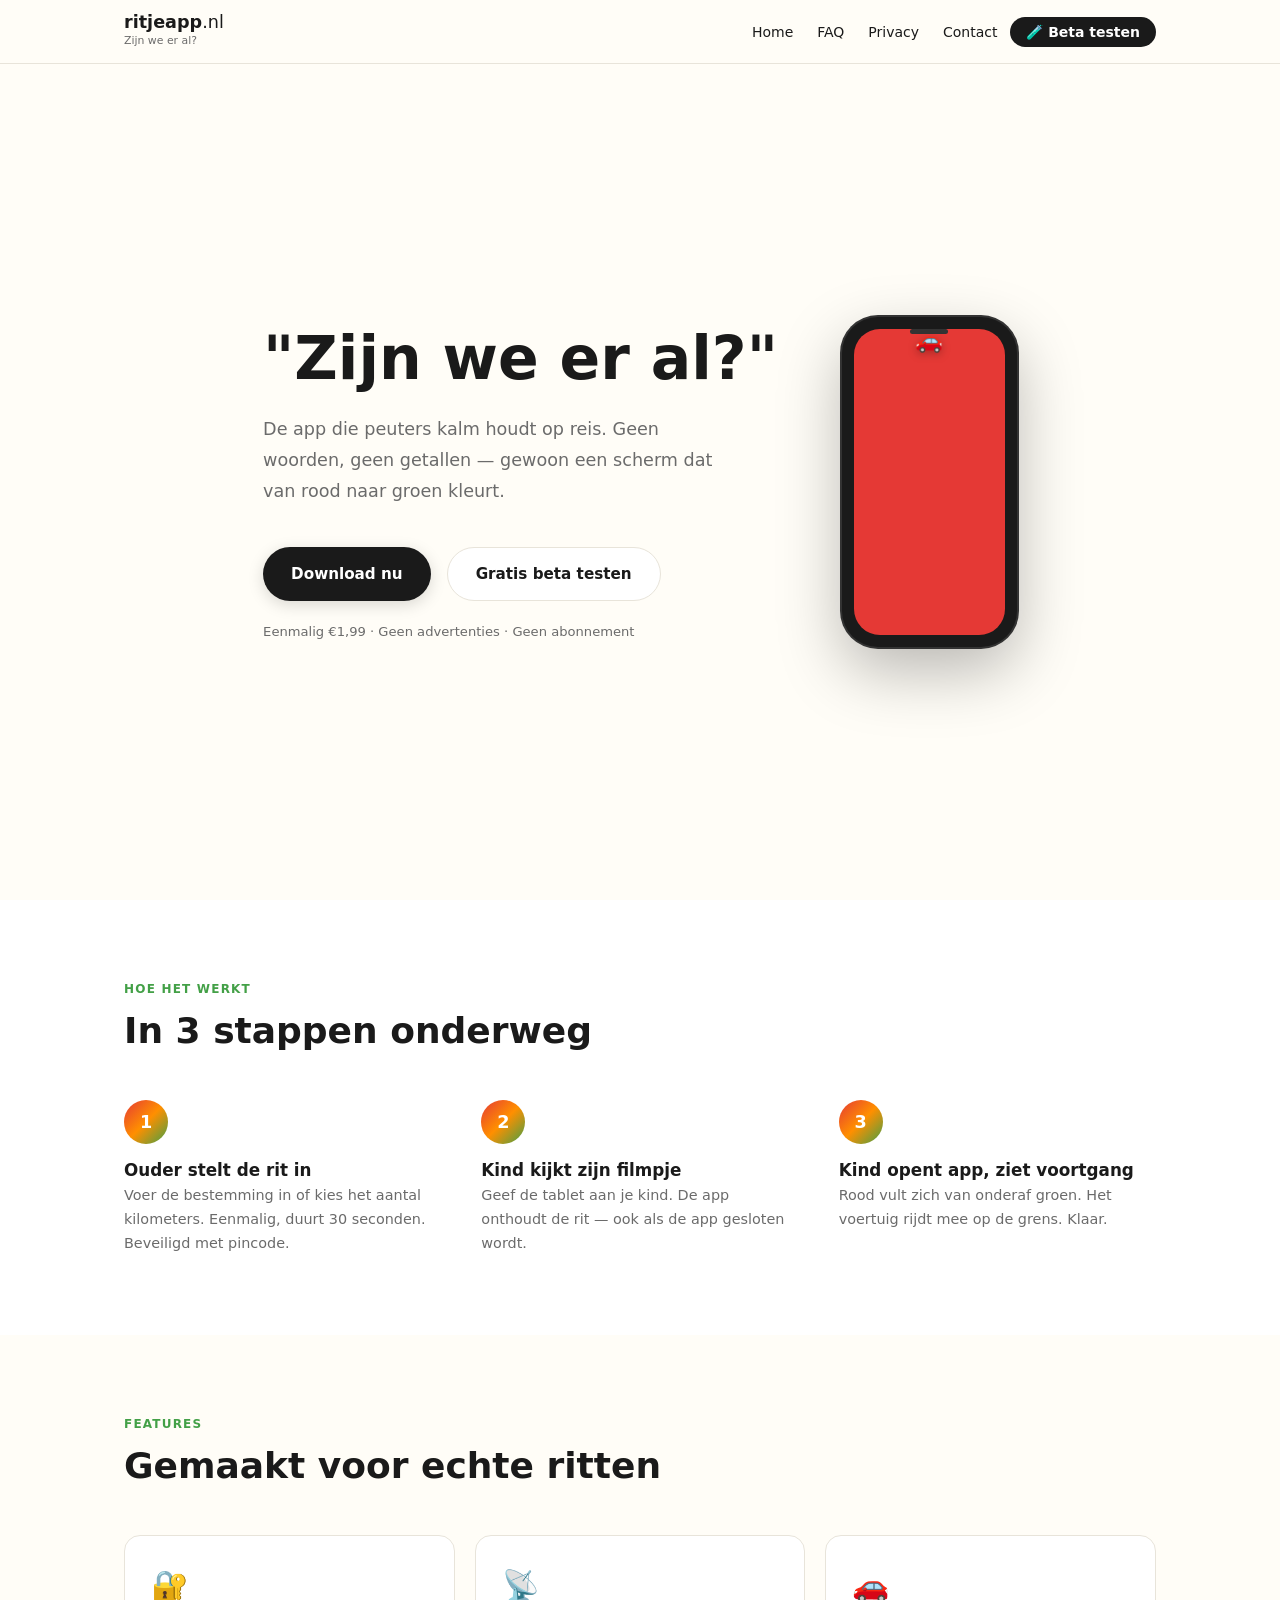
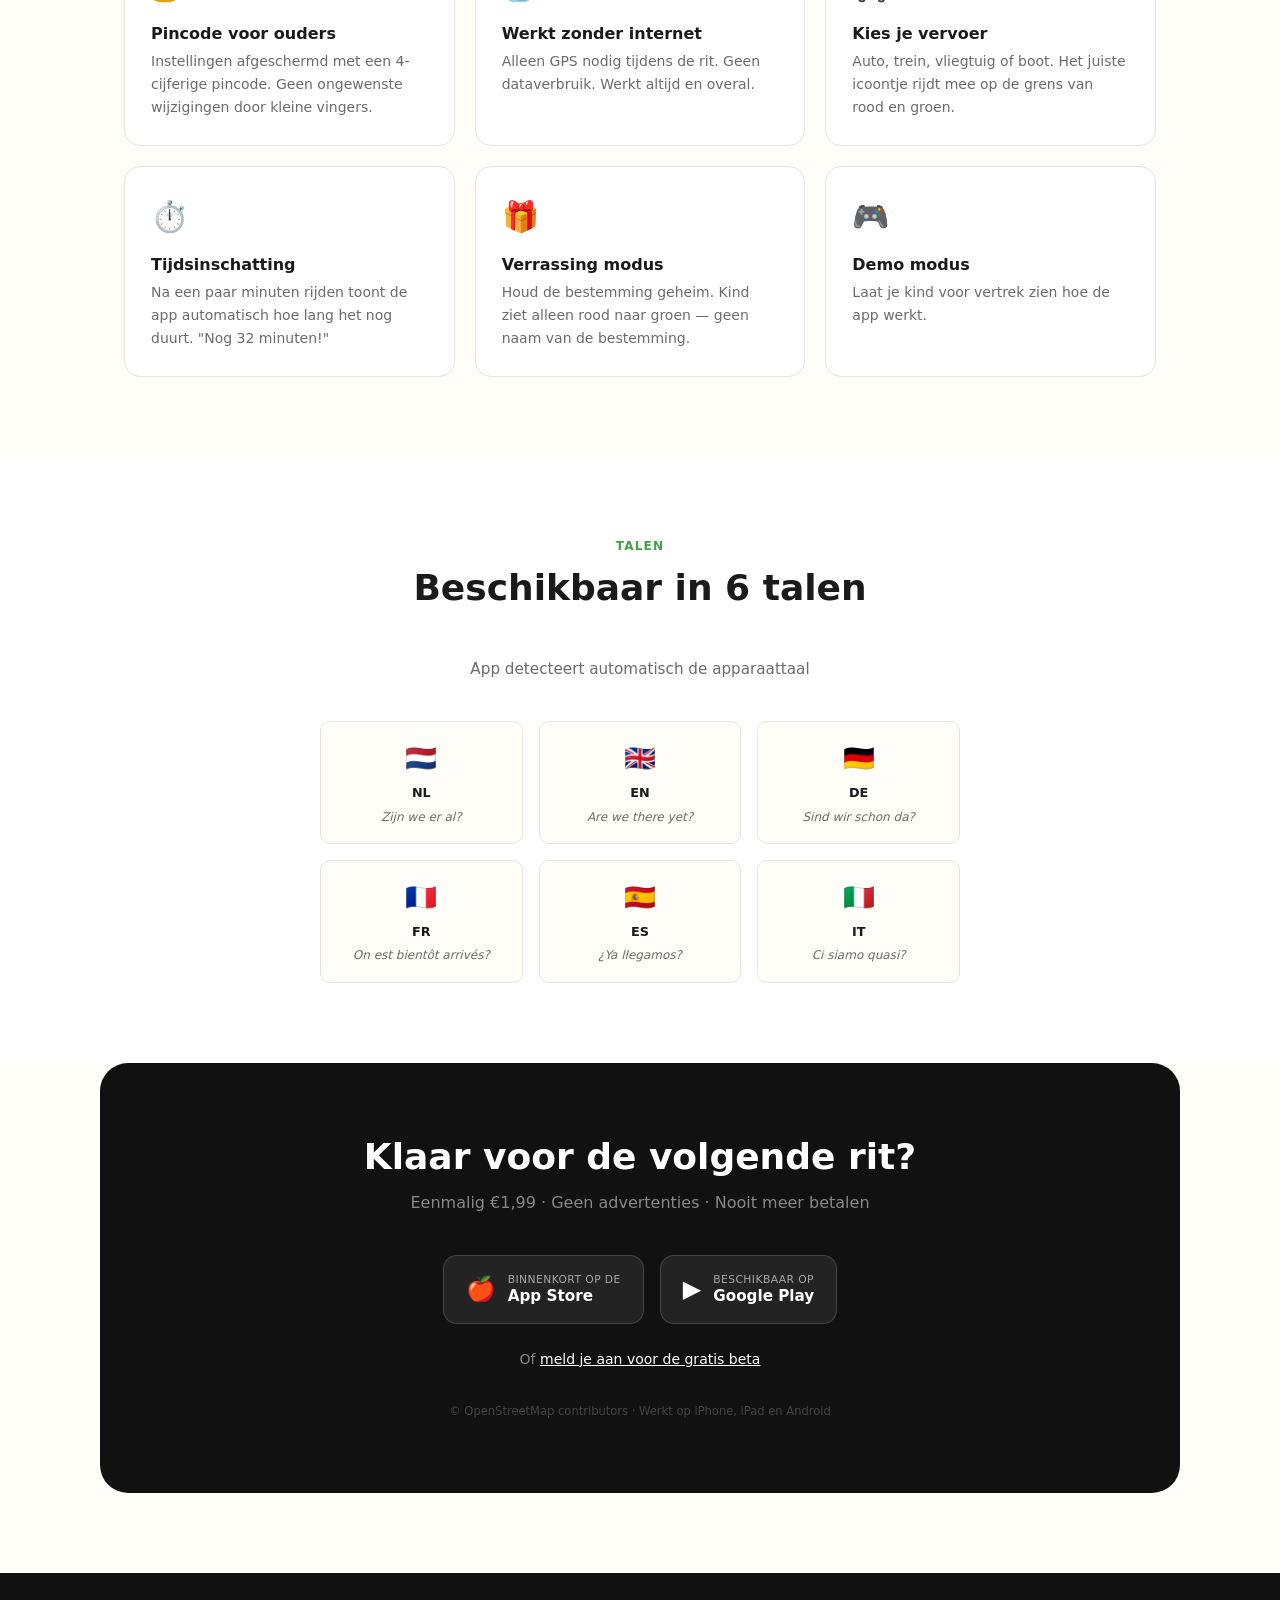
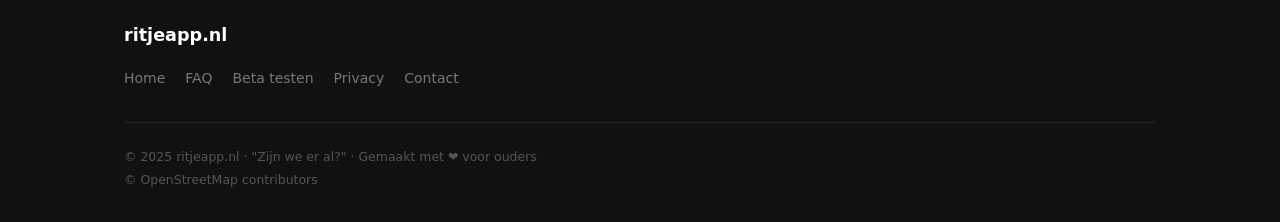
==== index.html @ ab2a881f "Build complete website with all pages Co-Authored-By: Claude Sonnet 4.6 <noreply@anthropic.com>" ====
<!DOCTYPE html>
<html lang="nl">
<head>
  <meta charset="UTF-8" />
  <meta name="viewport" content="width=device-width, initial-scale=1.0" />
  <title>"Zijn we er al?" — De reisapp voor peuters | ritjeapp.nl</title>
  <meta name="description" content='"Zijn we er al?" is een app voor peuters in de auto. Het scherm kleurt van rood naar groen naarmate de bestemming dichterbij komt. Eenmalig €1,99.' />
  <link rel="canonical" href="https://www.ritjeapp.nl/" />
  <meta property="og:title" content='"Zijn we er al?" — De reisapp voor peuters' />
  <meta property="og:description" content='Het scherm kleurt van rood naar groen naarmate de bestemming dichterbij komt. Eenmalig €1,99.' />
  <meta property="og:url" content="https://www.ritjeapp.nl/" />
  <meta property="og:type" content="website" />
  <link rel="stylesheet" href="styles.css" />
  <script type="application/ld+json">
  {"@context":"https://schema.org","@graph":[
    {"@type":"MobileApplication","name":"Zijn we er al?","description":"De reisapp voor peuters. Het scherm kleurt van rood naar groen naarmate de bestemming dichterbij komt.","offers":{"@type":"Offer","price":"1.99","priceCurrency":"EUR"},"availableLanguage":["nl","en","de","fr","es","it"],"operatingSystem":"iOS, Android","applicationCategory":"TravelApplication"},
    {"@type":"WebSite","name":"ritjeapp.nl","url":"https://www.ritjeapp.nl"}
  ]}
  </script>
</head>
<body>

<nav>
  <div class="nav-inner">
    <a href="index.html" class="nav-logo">
      <span class="logo-main">ritjeapp<span>.nl</span></span>
      <span class="logo-sub">Zijn we er al?</span>
    </a>
    <button class="nav-hamburger" id="hamburger" aria-label="Menu">
      <span></span><span></span><span></span>
    </button>
    <ul class="nav-links" id="nav-links">
      <li><a href="index.html">Home</a></li>
      <li><a href="faq.html">FAQ</a></li>
      <li><a href="privacy.html">Privacy</a></li>
      <li><a href="contact.html">Contact</a></li>
      <li><a href="beta.html" class="nav-cta">🧪 Beta testen</a></li>
    </ul>
  </div>
</nav>

<!-- HERO -->
<section class="hero">
  <div class="container">
    <div class="hero-inner">
      <div class="hero-content">
        <h1>"Zijn we er al?"</h1>
        <p class="hero-subline">De app die peuters kalm houdt op reis. Geen woorden, geen getallen — gewoon een scherm dat van rood naar groen kleurt.</p>
        <div class="hero-buttons">
          <a href="#download" class="btn-primary">Download nu</a>
          <a href="beta.html" class="btn-secondary">Gratis beta testen</a>
        </div>
        <p class="hero-meta">Eenmalig €1,99 · Geen advertenties · Geen abonnement</p>
      </div>
      <div class="phone-wrap">
        <div class="phone">
          <div class="phone-screen">
            <div class="phone-fill"></div>
            <div class="phone-car">🚗</div>
          </div>
        </div>
      </div>
    </div>
  </div>
</section>

<!-- HOW IT WORKS -->
<section class="how-section">
  <div class="container">
    <p class="section-label">Hoe het werkt</p>
    <h2 class="section-title">In 3 stappen onderweg</h2>
    <div class="steps">
      <div class="step">
        <div class="step-number">1</div>
        <div>
          <h3>Ouder stelt de rit in</h3>
          <p>Voer de bestemming in of kies het aantal kilometers. Eenmalig, duurt 30 seconden. Beveiligd met pincode.</p>
        </div>
      </div>
      <div class="step">
        <div class="step-number">2</div>
        <div>
          <h3>Kind kijkt zijn filmpje</h3>
          <p>Geef de tablet aan je kind. De app onthoudt de rit — ook als de app gesloten wordt.</p>
        </div>
      </div>
      <div class="step">
        <div class="step-number">3</div>
        <div>
          <h3>Kind opent app, ziet voortgang</h3>
          <p>Rood vult zich van onderaf groen. Het voertuig rijdt mee op de grens. Klaar.</p>
        </div>
      </div>
    </div>
  </div>
</section>

<!-- FEATURES -->
<section class="features-section">
  <div class="container">
    <p class="section-label">Features</p>
    <h2 class="section-title">Gemaakt voor echte ritten</h2>
    <div class="features-grid">
      <div class="feature-card">
        <span class="feature-icon">🔐</span>
        <h3>Pincode voor ouders</h3>
        <p>Instellingen afgeschermd met een 4-cijferige pincode. Geen ongewenste wijzigingen door kleine vingers.</p>
      </div>
      <div class="feature-card">
        <span class="feature-icon">📡</span>
        <h3>Werkt zonder internet</h3>
        <p>Alleen GPS nodig tijdens de rit. Geen dataverbruik. Werkt altijd en overal.</p>
      </div>
      <div class="feature-card">
        <span class="feature-icon">🚗</span>
        <h3>Kies je vervoer</h3>
        <p>Auto, trein, vliegtuig of boot. Het juiste icoontje rijdt mee op de grens van rood en groen.</p>
      </div>
      <div class="feature-card">
        <span class="feature-icon">⏱️</span>
        <h3>Tijdsinschatting</h3>
        <p>Na een paar minuten rijden toont de app automatisch hoe lang het nog duurt. "Nog 32 minuten!"</p>
      </div>
      <div class="feature-card">
        <span class="feature-icon">🎁</span>
        <h3>Verrassing modus</h3>
        <p>Houd de bestemming geheim. Kind ziet alleen rood naar groen — geen naam van de bestemming.</p>
      </div>
      <div class="feature-card">
        <span class="feature-icon">🎮</span>
        <h3>Demo modus</h3>
        <p>Laat je kind voor vertrek zien hoe de app werkt.</p>
      </div>
    </div>
  </div>
</section>

<!-- LANGUAGES -->
<section class="languages-section">
  <div class="container">
    <p class="section-label">Talen</p>
    <h2 class="section-title">Beschikbaar in 6 talen</h2>
    <p class="lang-subtitle">App detecteert automatisch de apparaattaal</p>
    <div class="lang-grid">
      <div class="lang-pill"><span class="flag">🇳🇱</span><span class="lang-code">NL</span><span class="lang-phrase">Zijn we er al?</span></div>
      <div class="lang-pill"><span class="flag">🇬🇧</span><span class="lang-code">EN</span><span class="lang-phrase">Are we there yet?</span></div>
      <div class="lang-pill"><span class="flag">🇩🇪</span><span class="lang-code">DE</span><span class="lang-phrase">Sind wir schon da?</span></div>
      <div class="lang-pill"><span class="flag">🇫🇷</span><span class="lang-code">FR</span><span class="lang-phrase">On est bientôt arrivés?</span></div>
      <div class="lang-pill"><span class="flag">🇪🇸</span><span class="lang-code">ES</span><span class="lang-phrase">¿Ya llegamos?</span></div>
      <div class="lang-pill"><span class="flag">🇮🇹</span><span class="lang-code">IT</span><span class="lang-phrase">Ci siamo quasi?</span></div>
    </div>
  </div>
</section>

<!-- DOWNLOAD -->
<div class="download-outer" id="download">
  <div class="download-section">
    <h2>Klaar voor de volgende rit?</h2>
    <p class="download-subtitle">Eenmalig €1,99 · Geen advertenties · Nooit meer betalen</p>
    <div class="store-buttons">
      <a href="#" class="store-btn">
        <span class="store-icon">🍎</span>
        <span class="store-text">
          <span class="store-label">Binnenkort op de</span>
          <span class="store-name">App Store</span>
        </span>
      </a>
      <a href="https://play.google.com/store/apps/details?id=com.zijnweereal.app" class="store-btn" target="_blank" rel="noopener">
        <span class="store-icon">▶️</span>
        <span class="store-text">
          <span class="store-label">Beschikbaar op</span>
          <span class="store-name">Google Play</span>
        </span>
      </a>
    </div>
    <p class="download-beta">Of <a href="beta.html">meld je aan voor de gratis beta</a></p>
    <p class="download-small">© OpenStreetMap contributors · Werkt op iPhone, iPad en Android</p>
  </div>
</div>

<footer>
  <div class="footer-inner">
    <div class="footer-logo">ritjeapp.nl</div>
    <ul class="footer-links">
      <li><a href="index.html">Home</a></li>
      <li><a href="faq.html">FAQ</a></li>
      <li><a href="beta.html">Beta testen</a></li>
      <li><a href="privacy.html">Privacy</a></li>
      <li><a href="contact.html">Contact</a></li>
    </ul>
    <div class="footer-copy">
      <span>© 2025 ritjeapp.nl · "Zijn we er al?" · Gemaakt met ❤️ voor ouders</span>
      <span>© OpenStreetMap contributors</span>
    </div>
  </div>
</footer>

<script src="script.js"></script>
</body>
</html>
---- styles.css ----
:root {
  --red: #E53935;
  --green: #43A047;
  --orange: #FF8F00;
  --bg: #FFFDF7;
  --white: #ffffff;
  --text: #1a1a1a;
  --text-light: #6b6b6b;
  --border: #e8e4da;
  --shadow: 0 2px 12px rgba(0,0,0,0.07);
  --shadow-lg: 0 8px 32px rgba(0,0,0,0.12);
  --radius: 16px;
  --radius-sm: 10px;
  --nav-height: 64px;
  --max-width: 1080px;
  --gradient: linear-gradient(135deg, #E53935 0%, #FF8F00 50%, #43A047 100%);
}

*, *::before, *::after { box-sizing: border-box; margin: 0; padding: 0; }
html { scroll-behavior: smooth; }

body {
  font-family: -apple-system, BlinkMacSystemFont, 'Segoe UI', system-ui, sans-serif;
  background: var(--bg);
  color: var(--text);
  line-height: 1.6;
  font-size: 16px;
}

h1, h2, h3 { line-height: 1.2; font-weight: 800; }
h1 { font-size: clamp(2.25rem, 5vw, 3.75rem); }
h2 { font-size: clamp(1.6rem, 3vw, 2.25rem); }
h3 { font-size: 1.1rem; }

a { color: var(--green); text-decoration: none; }
a:hover { text-decoration: underline; }

.container { max-width: var(--max-width); margin: 0 auto; padding: 0 1.5rem; }

/* ── NAVIGATION ── */
nav {
  position: sticky; top: 0; z-index: 100;
  background: rgba(255,253,247,0.96);
  backdrop-filter: blur(12px);
  border-bottom: 1px solid var(--border);
  height: var(--nav-height);
}

.nav-inner {
  max-width: var(--max-width); margin: 0 auto; padding: 0 1.5rem;
  height: 100%; display: flex; align-items: center;
  justify-content: space-between; gap: 1.5rem;
}

.nav-logo { text-decoration: none; }
.nav-logo .logo-main { font-size: 1.1rem; font-weight: 800; color: var(--text); display: block; line-height: 1.1; }
.nav-logo .logo-main span { font-weight: 400; }
.nav-logo .logo-sub { font-size: 0.68rem; color: var(--text-light); display: block; }

.nav-links { display: flex; align-items: center; gap: 0.1rem; list-style: none; }
.nav-links a { color: var(--text); font-size: 0.875rem; padding: 0.45rem 0.7rem; border-radius: var(--radius-sm); transition: background 0.15s; text-decoration: none; white-space: nowrap; }
.nav-links a:hover { background: var(--border); }
.nav-cta { background: var(--text) !important; color: var(--white) !important; padding: 0.45rem 1rem !important; border-radius: 20px !important; font-weight: 600 !important; }
.nav-cta:hover { opacity: 0.85; background: var(--text) !important; }

.nav-hamburger { display: none; flex-direction: column; gap: 5px; cursor: pointer; padding: 0.5rem; background: none; border: none; }
.nav-hamburger span { display: block; width: 22px; height: 2px; background: var(--text); border-radius: 2px; transition: all 0.2s; }

@media (max-width: 720px) {
  .nav-hamburger { display: flex; }
  .nav-links {
    display: none; position: absolute; top: var(--nav-height); left: 0; right: 0;
    background: var(--white); border-bottom: 1px solid var(--border);
    padding: 1rem 1.5rem; flex-direction: column; align-items: flex-start;
    gap: 0.15rem; box-shadow: var(--shadow);
  }
  .nav-links.open { display: flex; }
  .nav-links a { width: 100%; padding: 0.7rem 1rem; }
}

/* ── FOOTER ── */
footer { background: #111; color: #aaa; padding: 3rem 0 2rem; }
.footer-inner { max-width: var(--max-width); margin: 0 auto; padding: 0 1.5rem; }
.footer-logo { font-size: 1.1rem; font-weight: 800; color: var(--white); margin-bottom: 1rem; }
.footer-links { display: flex; flex-wrap: wrap; gap: 0.4rem 1.25rem; list-style: none; margin-bottom: 2rem; }
.footer-links a { color: #777; font-size: 0.875rem; text-decoration: none; transition: color 0.15s; }
.footer-links a:hover { color: var(--white); }
.footer-copy { font-size: 0.78rem; color: #555; border-top: 1px solid #222; padding-top: 1.5rem; display: flex; flex-direction: column; gap: 0.2rem; }

/* ── BUTTONS ── */
.btn-primary {
  background: var(--text); color: var(--white);
  padding: 0.875rem 1.75rem; border-radius: 50px;
  font-weight: 700; font-size: 0.95rem; text-decoration: none;
  display: inline-flex; align-items: center; gap: 0.5rem;
  transition: transform 0.15s, box-shadow 0.15s;
  box-shadow: 0 4px 16px rgba(0,0,0,0.15);
}
.btn-primary:hover { transform: translateY(-1px); box-shadow: 0 6px 24px rgba(0,0,0,0.2); text-decoration: none; color: var(--white); }

.btn-secondary {
  background: var(--white); color: var(--text);
  padding: 0.875rem 1.75rem; border-radius: 50px;
  font-weight: 600; font-size: 0.95rem; text-decoration: none;
  border: 1.5px solid var(--border); display: inline-flex; align-items: center;
  gap: 0.5rem; transition: border-color 0.15s;
}
.btn-secondary:hover { border-color: var(--text); text-decoration: none; color: var(--text); }

/* ── HERO ── */
.hero { min-height: calc(100vh - var(--nav-height)); display: flex; align-items: center; padding: 4rem 0; }

.hero-inner {
  display: grid; grid-template-columns: 1fr auto;
  gap: 4rem; align-items: center;
}

.hero-content h1 { margin-bottom: 1.25rem; }

.hero-subline {
  font-size: 1.1rem; color: var(--text-light);
  margin-bottom: 2.5rem; max-width: 480px; line-height: 1.75;
}

.hero-buttons { display: flex; gap: 1rem; flex-wrap: wrap; margin-bottom: 1.25rem; }
.hero-meta { font-size: 0.82rem; color: var(--text-light); }

/* Phone mockup */
.phone-wrap { display: flex; justify-content: center; }

.phone {
  width: 175px; height: 330px;
  background: #1a1a1a; border-radius: 36px; padding: 12px;
  box-shadow: 0 0 0 2px #333, 0 24px 64px rgba(0,0,0,0.28);
  position: relative;
}
.phone::before {
  content: ''; position: absolute; top: 12px; left: 50%;
  transform: translateX(-50%);
  width: 38px; height: 5px; background: #333; border-radius: 3px; z-index: 2;
}

.phone-screen {
  width: 100%; height: 100%; background: var(--red);
  border-radius: 26px; position: relative; overflow: hidden;
}

.phone-fill {
  position: absolute; bottom: 0; left: 0; right: 0;
  background: var(--green); border-radius: 3px 3px 0 0;
  animation: fillup 3.5s ease-in-out infinite alternate;
}

.phone-car {
  position: absolute; left: 50%;
  transform: translateX(-50%);
  font-size: 1.4rem; line-height: 1; z-index: 2;
  filter: drop-shadow(0 2px 4px rgba(0,0,0,0.25));
  animation: carMove 3.5s ease-in-out infinite alternate;
}

@keyframes fillup { 0% { height: 18%; } 100% { height: 72%; } }
@keyframes carMove { 0% { bottom: calc(18% - 18px); } 100% { bottom: calc(72% - 18px); } }

@media (max-width: 720px) {
  .hero-inner { grid-template-columns: 1fr; text-align: center; gap: 2.5rem; }
  .hero-subline { margin: 0 auto 2.5rem; }
  .hero-buttons { justify-content: center; }
  .phone-wrap { order: -1; }
  .phone { width: 130px; height: 245px; }
}

/* ── HOW IT WORKS ── */
.how-section { background: var(--white); padding: 5rem 0; }

.section-label {
  font-size: 0.75rem; font-weight: 700; letter-spacing: 0.1em;
  text-transform: uppercase; color: var(--green); margin-bottom: 0.6rem;
}
.section-title { margin-bottom: 3rem; }

.steps { display: grid; grid-template-columns: repeat(3, 1fr); gap: 2.5rem; }

.step { display: flex; flex-direction: column; gap: 1rem; }
.step-number {
  width: 44px; height: 44px; border-radius: 50%;
  background: var(--gradient); color: white;
  font-size: 1.1rem; font-weight: 800;
  display: flex; align-items: center; justify-content: center; flex-shrink: 0;
}
.step h3 { font-size: 1.05rem; margin-bottom: 0.25rem; }
.step p { color: var(--text-light); font-size: 0.9rem; line-height: 1.65; }

@media (max-width: 700px) { .steps { grid-template-columns: 1fr; gap: 2rem; } }

/* ── FEATURES ── */
.features-section { padding: 5rem 0; }
.features-grid { display: grid; grid-template-columns: repeat(3, 1fr); gap: 1.25rem; }

.feature-card {
  background: var(--white); border-radius: var(--radius);
  padding: 1.625rem; border: 1px solid var(--border);
  transition: box-shadow 0.2s, transform 0.2s;
}
.feature-card:hover { box-shadow: var(--shadow-lg); transform: translateY(-2px); }
.feature-icon { font-size: 1.875rem; margin-bottom: 0.875rem; display: block; }
.feature-card h3 { margin-bottom: 0.4rem; font-size: 1rem; }
.feature-card p { color: var(--text-light); font-size: 0.875rem; line-height: 1.65; }

@media (max-width: 880px) { .features-grid { grid-template-columns: repeat(2, 1fr); } }
@media (max-width: 560px) { .features-grid { grid-template-columns: 1fr; } }

/* ── LANGUAGES ── */
.languages-section { background: var(--white); padding: 5rem 0; text-align: center; }
.lang-subtitle { color: var(--text-light); margin-bottom: 2.5rem; font-size: 0.95rem; }

.lang-grid {
  display: grid; grid-template-columns: repeat(3, 1fr);
  gap: 1rem; max-width: 640px; margin: 0 auto;
}
.lang-pill {
  background: var(--bg); border: 1px solid var(--border);
  border-radius: var(--radius-sm); padding: 1rem 0.75rem;
  display: flex; flex-direction: column; align-items: center; gap: 0.25rem;
}
.lang-pill .flag { font-size: 1.6rem; }
.lang-pill .lang-code { font-weight: 700; font-size: 0.8rem; }
.lang-pill .lang-phrase { font-size: 0.75rem; color: var(--text-light); font-style: italic; text-align: center; }

@media (max-width: 540px) { .lang-grid { grid-template-columns: repeat(2, 1fr); } }

/* ── DOWNLOAD ── */
.download-outer { padding: 0 1.5rem 5rem; }
.download-section {
  background: #111; color: var(--white);
  border-radius: 28px; padding: 4.5rem 2rem; text-align: center;
  max-width: var(--max-width); margin: 0 auto;
}
.download-section h2 { color: var(--white); margin-bottom: 0.75rem; }
.download-subtitle { color: #888; margin-bottom: 2.5rem; font-size: 1rem; }

.store-buttons { display: flex; gap: 1rem; justify-content: center; flex-wrap: wrap; margin-bottom: 1.5rem; }
.store-btn {
  background: rgba(255,255,255,0.08); color: var(--white);
  border: 1px solid rgba(255,255,255,0.15); border-radius: 14px;
  padding: 0.875rem 1.375rem;
  display: flex; align-items: center; gap: 0.75rem;
  text-decoration: none; transition: background 0.2s; font-weight: 500;
}
.store-btn:hover { background: rgba(255,255,255,0.15); text-decoration: none; color: var(--white); }
.store-btn .store-icon { font-size: 1.5rem; }
.store-btn .store-text { display: flex; flex-direction: column; align-items: flex-start; line-height: 1.2; }
.store-btn .store-label { font-size: 0.67rem; opacity: 0.6; text-transform: uppercase; letter-spacing: 0.04em; }
.store-btn .store-name { font-size: 0.95rem; font-weight: 700; }

.download-beta { font-size: 0.875rem; color: #888; margin-bottom: 2rem; }
.download-beta a { color: var(--white); text-decoration: underline; }
.download-small { font-size: 0.72rem; color: #444; }

/* ── FAQ ── */
.page-hero { padding: 4rem 0 2.5rem; }
.page-hero h1 { margin-bottom: 0.75rem; }
.page-hero p { color: var(--text-light); font-size: 1rem; }

.faq-body { padding-bottom: 5rem; }
.faq-category-title {
  font-size: 0.72rem; font-weight: 700; text-transform: uppercase;
  letter-spacing: 0.1em; color: var(--green); padding: 2rem 0 0.75rem;
}

details {
  border: 1px solid var(--border); border-radius: var(--radius-sm);
  background: var(--white); margin-bottom: 0.5rem; overflow: hidden;
}
details[open] { box-shadow: var(--shadow); }

summary {
  padding: 1.125rem 1.375rem; cursor: pointer;
  font-weight: 600; font-size: 0.9rem; list-style: none;
  display: flex; justify-content: space-between; align-items: center;
  gap: 1rem; user-select: none;
}
summary::-webkit-details-marker { display: none; }
summary::after { content: '+'; font-size: 1.25rem; font-weight: 300; color: var(--text-light); flex-shrink: 0; transition: transform 0.2s; }
details[open] summary::after { transform: rotate(45deg); }

.faq-answer {
  padding: 0 1.375rem 1.125rem; color: var(--text-light);
  font-size: 0.875rem; line-height: 1.75;
  border-top: 1px solid var(--border); padding-top: 0.875rem;
}

.faq-contact {
  text-align: center; padding: 2.5rem;
  background: var(--white); border-radius: var(--radius);
  border: 1px solid var(--border); margin-top: 3rem;
  color: var(--text-light); font-size: 0.9rem;
}
.faq-contact a { font-weight: 700; color: var(--text); }

/* ── BETA ── */
.beta-hero { padding: 4rem 0 2.5rem; text-align: center; }

.badge {
  display: inline-block; background: #FFF8E1; color: #E65100;
  border: 1px solid #FFD54F; border-radius: 20px;
  padding: 0.3rem 0.9rem; font-size: 0.82rem; font-weight: 700; margin-bottom: 1.25rem;
}

.beta-layout {
  display: grid; grid-template-columns: 1fr 1fr;
  gap: 3.5rem; padding-bottom: 5rem; align-items: start;
}

.beta-form-wrap {
  background: var(--white); border-radius: var(--radius);
  padding: 2.25rem; border: 1px solid var(--border); box-shadow: var(--shadow);
}

.form-group { margin-bottom: 1.1rem; }
label { display: block; font-weight: 600; font-size: 0.85rem; margin-bottom: 0.35rem; }

input, select, textarea {
  width: 100%; padding: 0.7rem 0.9rem;
  border: 1.5px solid var(--border); border-radius: var(--radius-sm);
  font-size: 0.9rem; font-family: inherit; background: var(--bg);
  color: var(--text); transition: border-color 0.15s; appearance: none;
}
input:focus, select:focus { outline: none; border-color: var(--green); }

.device-buttons { display: flex; gap: 0.5rem; }
.device-btn {
  flex: 1; padding: 0.65rem 0.5rem;
  border: 1.5px solid var(--border); border-radius: var(--radius-sm);
  background: var(--bg); cursor: pointer; font-size: 0.85rem;
  font-family: inherit; font-weight: 500; text-align: center; transition: all 0.15s;
}
.device-btn.active { background: var(--text); color: var(--white); border-color: var(--text); }

.btn-submit {
  width: 100%; padding: 0.95rem; background: var(--gradient);
  color: var(--white); border: none; border-radius: 50px;
  font-size: 0.95rem; font-weight: 700; cursor: pointer;
  margin-top: 0.75rem; transition: opacity 0.2s, transform 0.15s; font-family: inherit;
}
.btn-submit:hover { opacity: 0.9; transform: translateY(-1px); }

.form-disclaimer { font-size: 0.78rem; color: var(--text-light); text-align: center; margin-top: 0.875rem; }

.beta-success { display: none; text-align: center; padding: 2.5rem 1rem; }
.success-icon { font-size: 3.5rem; margin-bottom: 1rem; display: block; }
.beta-success h2 { margin-bottom: 0.75rem; }
.beta-success p { color: var(--text-light); font-size: 0.95rem; }

.beta-benefits { display: flex; flex-direction: column; gap: 1.5rem; }
.benefit-item { display: flex; gap: 1rem; align-items: flex-start; }
.benefit-icon { font-size: 1.625rem; flex-shrink: 0; margin-top: 0.1rem; }
.benefit-item h3 { font-size: 0.95rem; margin-bottom: 0.2rem; }
.benefit-item p { font-size: 0.875rem; color: var(--text-light); line-height: 1.6; }

.beta-ask {
  margin-top: 2rem; padding: 1.125rem;
  background: var(--white); border-radius: var(--radius-sm);
  border: 1px solid var(--border); font-size: 0.875rem;
  color: var(--text-light); font-style: italic; line-height: 1.65;
}

@media (max-width: 720px) { .beta-layout { grid-template-columns: 1fr; gap: 2rem; } }

/* ── PRIVACY ── */
.privacy-hero { padding: 4rem 0 2rem; text-align: center; }

.lang-switcher {
  display: flex; gap: 0.5rem; justify-content: center;
  flex-wrap: wrap; margin: 1.5rem 0 2.5rem;
}
.lang-btn {
  padding: 0.4rem 0.875rem; border: 1.5px solid var(--border);
  border-radius: 20px; background: var(--white); cursor: pointer;
  font-size: 0.875rem; font-family: inherit; transition: all 0.15s;
  display: flex; align-items: center; gap: 0.35rem;
}
.lang-btn.active { background: var(--text); color: var(--white); border-color: var(--text); }

.privacy-content-section { display: none; max-width: 700px; margin: 0 auto; padding-bottom: 5rem; }
.privacy-content-section.active { display: block; }

.privacy-notice {
  background: #E8F5E9; border: 1px solid #A5D6A7; border-radius: var(--radius-sm);
  padding: 1.125rem 1.375rem; margin-bottom: 2.5rem;
  font-size: 0.9rem; color: #2E7D32; display: flex; gap: 0.625rem; align-items: flex-start;
}

.privacy-section { margin-bottom: 2rem; }
.privacy-section h3 { margin-bottom: 0.625rem; font-size: 1rem; }
.privacy-section p { color: var(--text-light); font-size: 0.9rem; line-height: 1.75; }
.privacy-section a { color: var(--green); }

.privacy-updated { font-size: 0.8rem; color: #aaa; margin-top: 2.5rem; }

/* ── CONTACT ── */
.contact-wrap {
  min-height: calc(100vh - var(--nav-height) - 180px);
  display: flex; align-items: center; justify-content: center; padding: 4rem 1.5rem;
}
.contact-card {
  background: var(--white); border-radius: var(--radius);
  padding: 3.5rem 3rem; text-align: center;
  border: 1px solid var(--border); box-shadow: var(--shadow);
  max-width: 440px; width: 100%;
}
.contact-icon { font-size: 2.75rem; margin-bottom: 1.375rem; display: block; }
.contact-card h1 { font-size: 1.875rem; margin-bottom: 0.875rem; }
.contact-card > p { color: var(--text-light); margin-bottom: 1.5rem; font-size: 0.95rem; }
.contact-email-btn {
  display: inline-block; background: var(--gradient); color: var(--white);
  padding: 0.875rem 2rem; border-radius: 50px; font-weight: 700;
  font-size: 0.95rem; text-decoration: none; margin-bottom: 1rem; transition: opacity 0.2s;
}
.contact-email-btn:hover { opacity: 0.88; text-decoration: none; color: var(--white); }
.contact-response { font-size: 0.82rem; color: var(--text-light); }
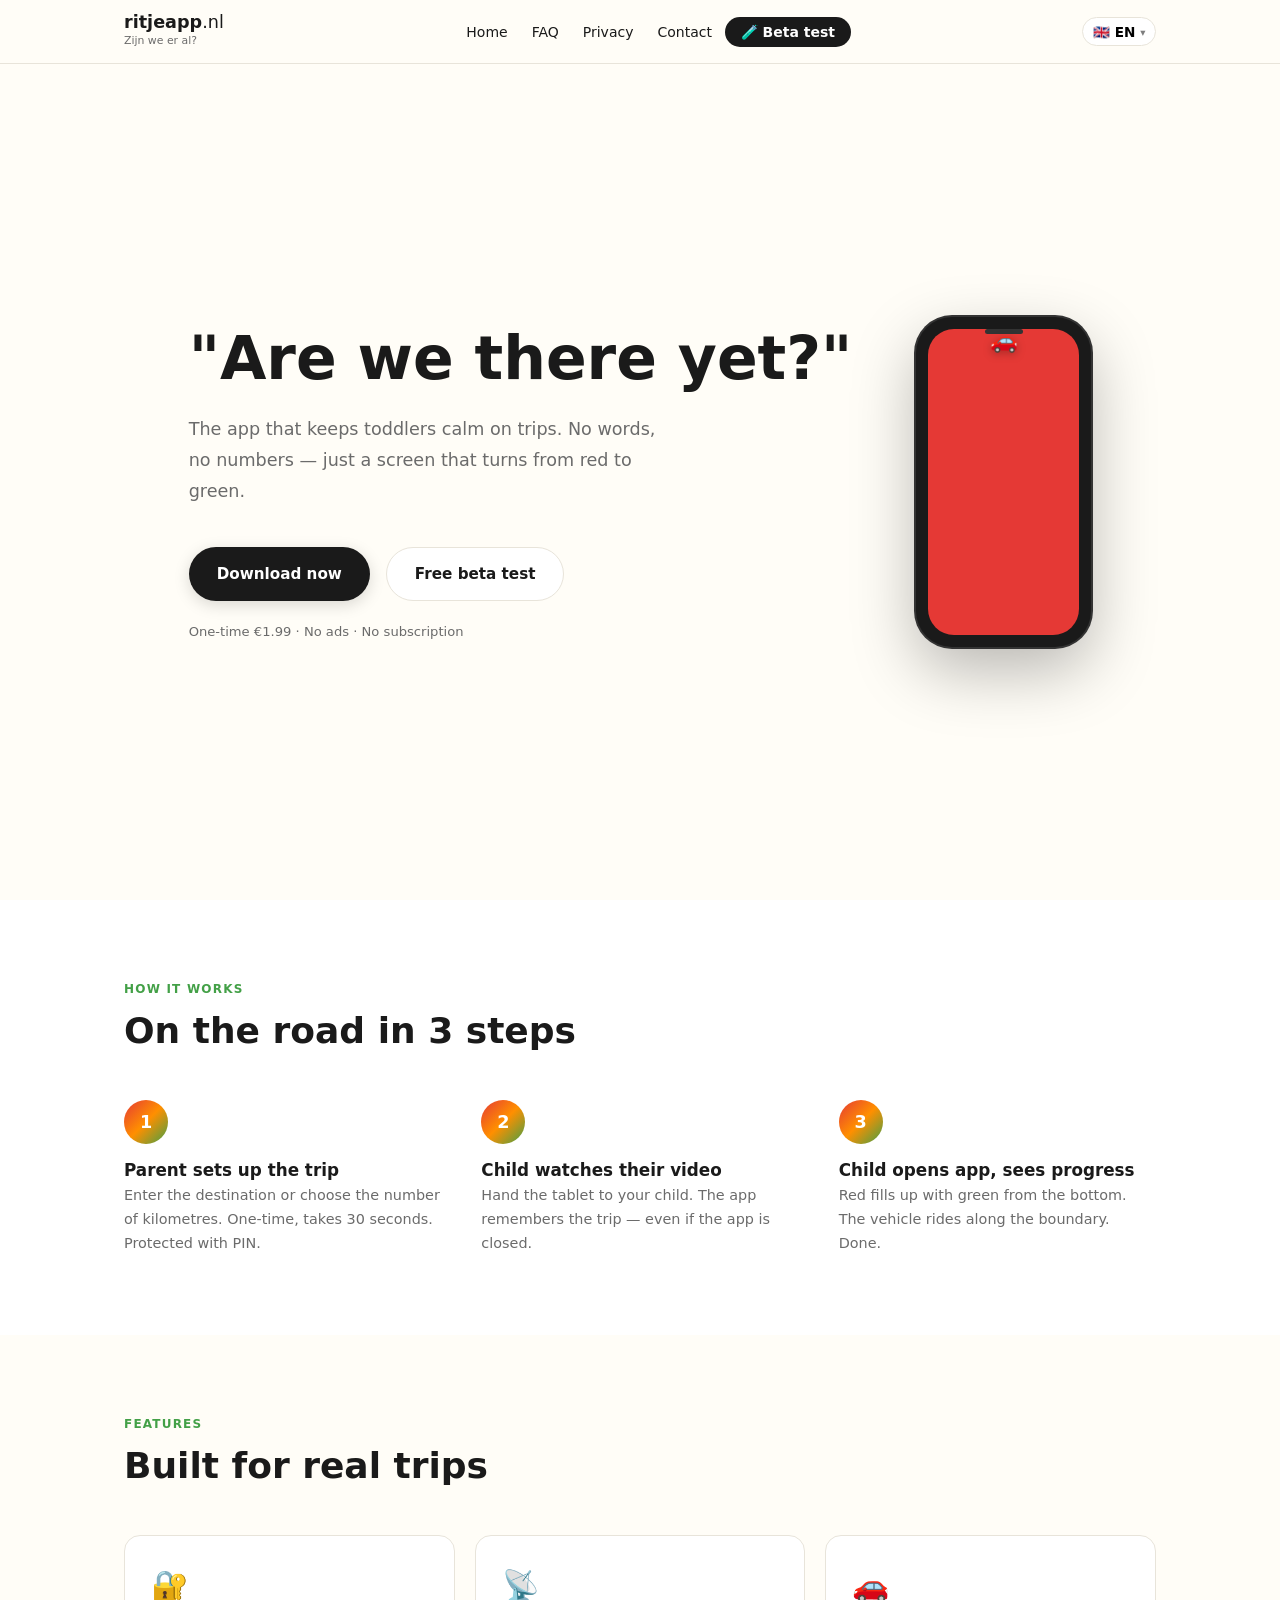
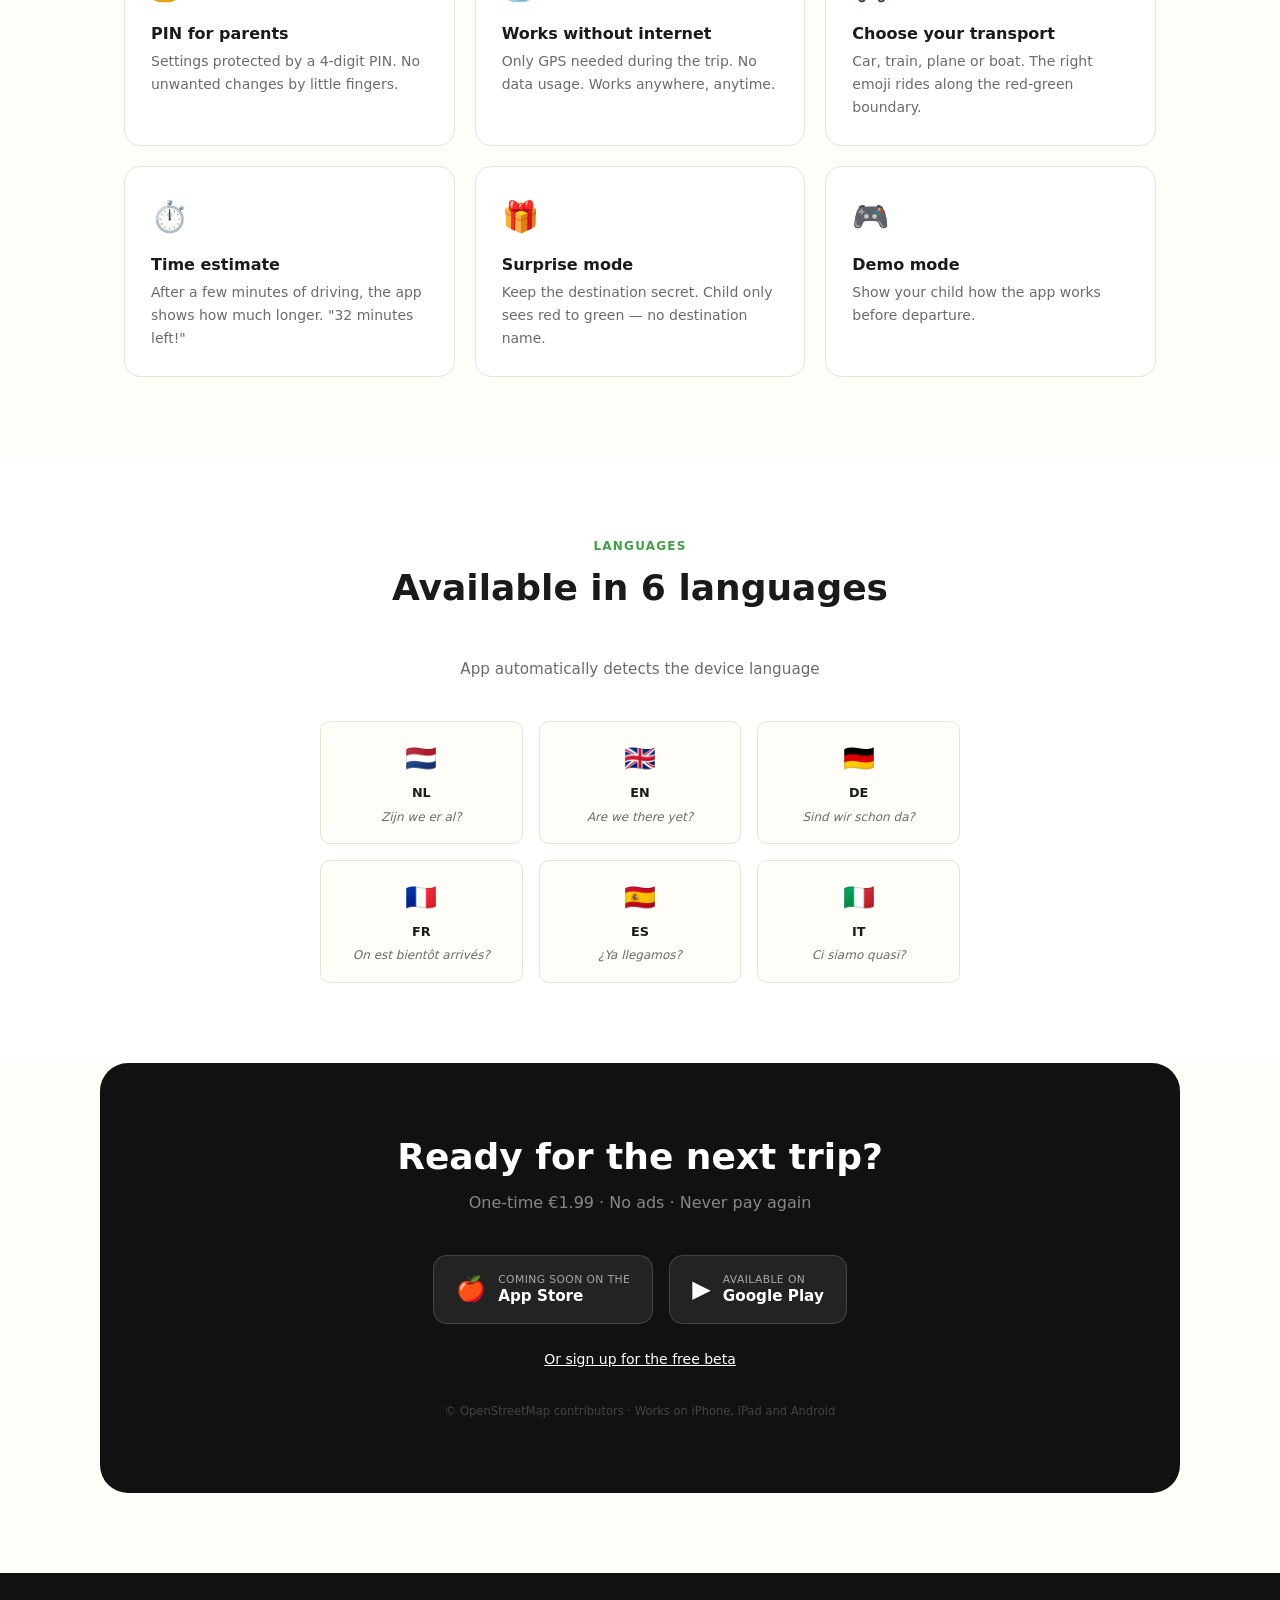
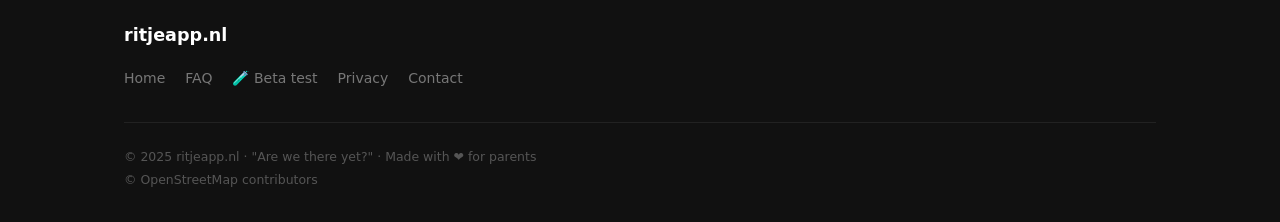
==== commit deef22c6: "Add full i18n: 6 languages, browser detection, nav language picker Co-Authored-By: Claude Sonnet 4.6" ====
--- a/index.html
+++ b/index.html
@@ -13,7 +13,7 @@
   <link rel="stylesheet" href="styles.css" />
   <script type="application/ld+json">
   {"@context":"https://schema.org","@graph":[
-    {"@type":"MobileApplication","name":"Zijn we er al?","description":"De reisapp voor peuters. Het scherm kleurt van rood naar groen naarmate de bestemming dichterbij komt.","offers":{"@type":"Offer","price":"1.99","priceCurrency":"EUR"},"availableLanguage":["nl","en","de","fr","es","it"],"operatingSystem":"iOS, Android","applicationCategory":"TravelApplication"},
+    {"@type":"MobileApplication","name":"Zijn we er al?","description":"De reisapp voor peuters.","offers":{"@type":"Offer","price":"1.99","priceCurrency":"EUR"},"availableLanguage":["nl","en","de","fr","es","it"],"operatingSystem":"iOS, Android","applicationCategory":"TravelApplication"},
     {"@type":"WebSite","name":"ritjeapp.nl","url":"https://www.ritjeapp.nl"}
   ]}
   </script>
@@ -26,31 +26,39 @@
       <span class="logo-main">ritjeapp<span>.nl</span></span>
       <span class="logo-sub">Zijn we er al?</span>
     </a>
-    <button class="nav-hamburger" id="hamburger" aria-label="Menu">
-      <span></span><span></span><span></span>
-    </button>
+    <button class="nav-hamburger" id="hamburger" aria-label="Menu"><span></span><span></span><span></span></button>
     <ul class="nav-links" id="nav-links">
-      <li><a href="index.html">Home</a></li>
-      <li><a href="faq.html">FAQ</a></li>
-      <li><a href="privacy.html">Privacy</a></li>
-      <li><a href="contact.html">Contact</a></li>
-      <li><a href="beta.html" class="nav-cta">🧪 Beta testen</a></li>
+      <li><a href="index.html" data-i18n="nav.home">Home</a></li>
+      <li><a href="faq.html" data-i18n="nav.faq">FAQ</a></li>
+      <li><a href="privacy.html" data-i18n="nav.privacy">Privacy</a></li>
+      <li><a href="contact.html" data-i18n="nav.contact">Contact</a></li>
+      <li><a href="beta.html" class="nav-cta" data-i18n="nav.beta">🧪 Beta testen</a></li>
     </ul>
+    <div id="lang-picker">
+      <button id="lp-toggle" aria-label="Language"><span id="lp-flag">🇳🇱</span> <span id="lp-code">NL</span> <span class="lp-arrow">▾</span></button>
+      <div id="lp-dropdown">
+        <button class="lp-btn active" data-lang="nl">🇳🇱 NL</button>
+        <button class="lp-btn" data-lang="en">🇬🇧 EN</button>
+        <button class="lp-btn" data-lang="de">🇩🇪 DE</button>
+        <button class="lp-btn" data-lang="fr">🇫🇷 FR</button>
+        <button class="lp-btn" data-lang="es">🇪🇸 ES</button>
+        <button class="lp-btn" data-lang="it">🇮🇹 IT</button>
+      </div>
+    </div>
   </div>
 </nav>
 
-<!-- HERO -->
 <section class="hero">
   <div class="container">
     <div class="hero-inner">
       <div class="hero-content">
-        <h1>"Zijn we er al?"</h1>
-        <p class="hero-subline">De app die peuters kalm houdt op reis. Geen woorden, geen getallen — gewoon een scherm dat van rood naar groen kleurt.</p>
+        <h1 data-i18n="hero.title">"Zijn we er al?"</h1>
+        <p class="hero-subline" data-i18n="hero.subline">De app die peuters kalm houdt op reis. Geen woorden, geen getallen — gewoon een scherm dat van rood naar groen kleurt.</p>
         <div class="hero-buttons">
-          <a href="#download" class="btn-primary">Download nu</a>
-          <a href="beta.html" class="btn-secondary">Gratis beta testen</a>
+          <a href="#download" class="btn-primary" data-i18n="hero.btn.download">Download nu</a>
+          <a href="beta.html" class="btn-secondary" data-i18n="hero.btn.beta">Gratis beta testen</a>
         </div>
-        <p class="hero-meta">Eenmalig €1,99 · Geen advertenties · Geen abonnement</p>
+        <p class="hero-meta" data-i18n="hero.meta">Eenmalig €1,99 · Geen advertenties · Geen abonnement</p>
       </div>
       <div class="phone-wrap">
         <div class="phone">
@@ -64,83 +72,38 @@
   </div>
 </section>
 
-<!-- HOW IT WORKS -->
 <section class="how-section">
   <div class="container">
-    <p class="section-label">Hoe het werkt</p>
-    <h2 class="section-title">In 3 stappen onderweg</h2>
+    <p class="section-label" data-i18n="how.label">Hoe het werkt</p>
+    <h2 class="section-title" data-i18n="how.title">In 3 stappen onderweg</h2>
     <div class="steps">
-      <div class="step">
-        <div class="step-number">1</div>
-        <div>
-          <h3>Ouder stelt de rit in</h3>
-          <p>Voer de bestemming in of kies het aantal kilometers. Eenmalig, duurt 30 seconden. Beveiligd met pincode.</p>
-        </div>
-      </div>
-      <div class="step">
-        <div class="step-number">2</div>
-        <div>
-          <h3>Kind kijkt zijn filmpje</h3>
-          <p>Geef de tablet aan je kind. De app onthoudt de rit — ook als de app gesloten wordt.</p>
-        </div>
-      </div>
-      <div class="step">
-        <div class="step-number">3</div>
-        <div>
-          <h3>Kind opent app, ziet voortgang</h3>
-          <p>Rood vult zich van onderaf groen. Het voertuig rijdt mee op de grens. Klaar.</p>
-        </div>
-      </div>
+      <div class="step"><div class="step-number">1</div><div><h3 data-i18n="how.step1.title">Ouder stelt de rit in</h3><p data-i18n="how.step1.text">Voer de bestemming in of kies het aantal kilometers. Eenmalig, duurt 30 seconden. Beveiligd met pincode.</p></div></div>
+      <div class="step"><div class="step-number">2</div><div><h3 data-i18n="how.step2.title">Kind kijkt zijn filmpje</h3><p data-i18n="how.step2.text">Geef de tablet aan je kind. De app onthoudt de rit — ook als de app gesloten wordt.</p></div></div>
+      <div class="step"><div class="step-number">3</div><div><h3 data-i18n="how.step3.title">Kind opent app, ziet voortgang</h3><p data-i18n="how.step3.text">Rood vult zich van onderaf groen. Het voertuig rijdt mee op de grens. Klaar.</p></div></div>
     </div>
   </div>
 </section>
 
-<!-- FEATURES -->
 <section class="features-section">
   <div class="container">
-    <p class="section-label">Features</p>
-    <h2 class="section-title">Gemaakt voor echte ritten</h2>
+    <p class="section-label" data-i18n="features.label">Features</p>
+    <h2 class="section-title" data-i18n="features.title">Gemaakt voor echte ritten</h2>
     <div class="features-grid">
-      <div class="feature-card">
-        <span class="feature-icon">🔐</span>
-        <h3>Pincode voor ouders</h3>
-        <p>Instellingen afgeschermd met een 4-cijferige pincode. Geen ongewenste wijzigingen door kleine vingers.</p>
-      </div>
-      <div class="feature-card">
-        <span class="feature-icon">📡</span>
-        <h3>Werkt zonder internet</h3>
-        <p>Alleen GPS nodig tijdens de rit. Geen dataverbruik. Werkt altijd en overal.</p>
-      </div>
-      <div class="feature-card">
-        <span class="feature-icon">🚗</span>
-        <h3>Kies je vervoer</h3>
-        <p>Auto, trein, vliegtuig of boot. Het juiste icoontje rijdt mee op de grens van rood en groen.</p>
-      </div>
-      <div class="feature-card">
-        <span class="feature-icon">⏱️</span>
-        <h3>Tijdsinschatting</h3>
-        <p>Na een paar minuten rijden toont de app automatisch hoe lang het nog duurt. "Nog 32 minuten!"</p>
-      </div>
-      <div class="feature-card">
-        <span class="feature-icon">🎁</span>
-        <h3>Verrassing modus</h3>
-        <p>Houd de bestemming geheim. Kind ziet alleen rood naar groen — geen naam van de bestemming.</p>
-      </div>
-      <div class="feature-card">
-        <span class="feature-icon">🎮</span>
-        <h3>Demo modus</h3>
-        <p>Laat je kind voor vertrek zien hoe de app werkt.</p>
-      </div>
+      <div class="feature-card"><span class="feature-icon">🔐</span><h3 data-i18n="f1.title">Pincode voor ouders</h3><p data-i18n="f1.text">Instellingen afgeschermd met een 4-cijferige pincode. Geen ongewenste wijzigingen door kleine vingers.</p></div>
+      <div class="feature-card"><span class="feature-icon">📡</span><h3 data-i18n="f2.title">Werkt zonder internet</h3><p data-i18n="f2.text">Alleen GPS nodig tijdens de rit. Geen dataverbruik. Werkt altijd en overal.</p></div>
+      <div class="feature-card"><span class="feature-icon">🚗</span><h3 data-i18n="f3.title">Kies je vervoer</h3><p data-i18n="f3.text">Auto, trein, vliegtuig of boot. Het juiste icoontje rijdt mee op de grens van rood en groen.</p></div>
+      <div class="feature-card"><span class="feature-icon">⏱️</span><h3 data-i18n="f4.title">Tijdsinschatting</h3><p data-i18n="f4.text">Na een paar minuten rijden toont de app automatisch hoe lang het nog duurt. "Nog 32 minuten!"</p></div>
+      <div class="feature-card"><span class="feature-icon">🎁</span><h3 data-i18n="f5.title">Verrassing modus</h3><p data-i18n="f5.text">Houd de bestemming geheim. Kind ziet alleen rood naar groen — geen naam van de bestemming.</p></div>
+      <div class="feature-card"><span class="feature-icon">🎮</span><h3 data-i18n="f6.title">Demo modus</h3><p data-i18n="f6.text">Laat je kind voor vertrek zien hoe de app werkt.</p></div>
     </div>
   </div>
 </section>
 
-<!-- LANGUAGES -->
 <section class="languages-section">
   <div class="container">
-    <p class="section-label">Talen</p>
-    <h2 class="section-title">Beschikbaar in 6 talen</h2>
-    <p class="lang-subtitle">App detecteert automatisch de apparaattaal</p>
+    <p class="section-label" data-i18n="lang.label">Talen</p>
+    <h2 class="section-title" data-i18n="lang.title">Beschikbaar in 6 talen</h2>
+    <p class="lang-subtitle" data-i18n="lang.subtitle">App detecteert automatisch de apparaattaal</p>
     <div class="lang-grid">
       <div class="lang-pill"><span class="flag">🇳🇱</span><span class="lang-code">NL</span><span class="lang-phrase">Zijn we er al?</span></div>
       <div class="lang-pill"><span class="flag">🇬🇧</span><span class="lang-code">EN</span><span class="lang-phrase">Are we there yet?</span></div>
@@ -152,29 +115,22 @@
   </div>
 </section>
 
-<!-- DOWNLOAD -->
 <div class="download-outer" id="download">
   <div class="download-section">
-    <h2>Klaar voor de volgende rit?</h2>
-    <p class="download-subtitle">Eenmalig €1,99 · Geen advertenties · Nooit meer betalen</p>
+    <h2 data-i18n="dl.title">Klaar voor de volgende rit?</h2>
+    <p class="download-subtitle" data-i18n="dl.subtitle">Eenmalig €1,99 · Geen advertenties · Nooit meer betalen</p>
     <div class="store-buttons">
       <a href="#" class="store-btn">
         <span class="store-icon">🍎</span>
-        <span class="store-text">
-          <span class="store-label">Binnenkort op de</span>
-          <span class="store-name">App Store</span>
-        </span>
+        <span class="store-text"><span class="store-label" data-i18n="dl.apple.label">Binnenkort op de</span><span class="store-name" data-i18n="dl.apple.name">App Store</span></span>
       </a>
       <a href="https://play.google.com/store/apps/details?id=com.zijnweereal.app" class="store-btn" target="_blank" rel="noopener">
         <span class="store-icon">▶️</span>
-        <span class="store-text">
-          <span class="store-label">Beschikbaar op</span>
-          <span class="store-name">Google Play</span>
-        </span>
+        <span class="store-text"><span class="store-label" data-i18n="dl.play.label">Beschikbaar op</span><span class="store-name" data-i18n="dl.play.name">Google Play</span></span>
       </a>
     </div>
-    <p class="download-beta">Of <a href="beta.html">meld je aan voor de gratis beta</a></p>
-    <p class="download-small">© OpenStreetMap contributors · Werkt op iPhone, iPad en Android</p>
+    <p class="download-beta"><a href="beta.html" data-i18n="dl.beta">Of meld je aan voor de gratis beta</a></p>
+    <p class="download-small" data-i18n="dl.small">© OpenStreetMap contributors · Werkt op iPhone, iPad en Android</p>
   </div>
 </div>
 
@@ -182,19 +138,20 @@
   <div class="footer-inner">
     <div class="footer-logo">ritjeapp.nl</div>
     <ul class="footer-links">
-      <li><a href="index.html">Home</a></li>
-      <li><a href="faq.html">FAQ</a></li>
-      <li><a href="beta.html">Beta testen</a></li>
-      <li><a href="privacy.html">Privacy</a></li>
-      <li><a href="contact.html">Contact</a></li>
+      <li><a href="index.html" data-i18n="nav.home">Home</a></li>
+      <li><a href="faq.html" data-i18n="nav.faq">FAQ</a></li>
+      <li><a href="beta.html" data-i18n="nav.beta">🧪 Beta testen</a></li>
+      <li><a href="privacy.html" data-i18n="nav.privacy">Privacy</a></li>
+      <li><a href="contact.html" data-i18n="nav.contact">Contact</a></li>
     </ul>
     <div class="footer-copy">
-      <span>© 2025 ritjeapp.nl · "Zijn we er al?" · Gemaakt met ❤️ voor ouders</span>
+      <span data-i18n="footer.copy">© 2025 ritjeapp.nl · "Zijn we er al?" · Gemaakt met ❤️ voor ouders</span>
       <span>© OpenStreetMap contributors</span>
     </div>
   </div>
 </footer>
 
+<script src="translations.js"></script>
 <script src="script.js"></script>
 </body>
 </html>
--- a/styles.css
+++ b/styles.css
@@ -398,6 +398,34 @@
 
 .privacy-updated { font-size: 0.8rem; color: #aaa; margin-top: 2.5rem; }
 
+/* ── LANG PICKER ── */
+#lang-picker { position: relative; }
+#lp-toggle {
+  display: flex; align-items: center; gap: 0.3rem;
+  padding: 0.35rem 0.6rem; border: 1.5px solid var(--border);
+  border-radius: 20px; background: var(--white); cursor: pointer;
+  font-size: 0.85rem; font-family: inherit; font-weight: 600;
+  transition: border-color 0.15s;
+}
+#lp-toggle:hover { border-color: var(--text); }
+.lp-arrow { font-size: 0.65rem; opacity: 0.5; }
+#lp-dropdown {
+  display: none; position: absolute; top: calc(100% + 8px); right: 0;
+  background: var(--white); border: 1px solid var(--border);
+  border-radius: var(--radius-sm); box-shadow: var(--shadow-lg);
+  padding: 0.4rem; z-index: 200; min-width: 90px;
+}
+#lp-dropdown.open { display: block; }
+.lp-btn {
+  display: flex; align-items: center; gap: 0.4rem;
+  width: 100%; padding: 0.45rem 0.7rem; border: none;
+  background: none; cursor: pointer; font-size: 0.85rem;
+  font-family: inherit; border-radius: 6px; white-space: nowrap;
+  transition: background 0.12s;
+}
+.lp-btn:hover { background: var(--bg); }
+.lp-btn.active { font-weight: 700; }
+
 /* ── CONTACT ── */
 .contact-wrap {
   min-height: calc(100vh - var(--nav-height) - 180px);
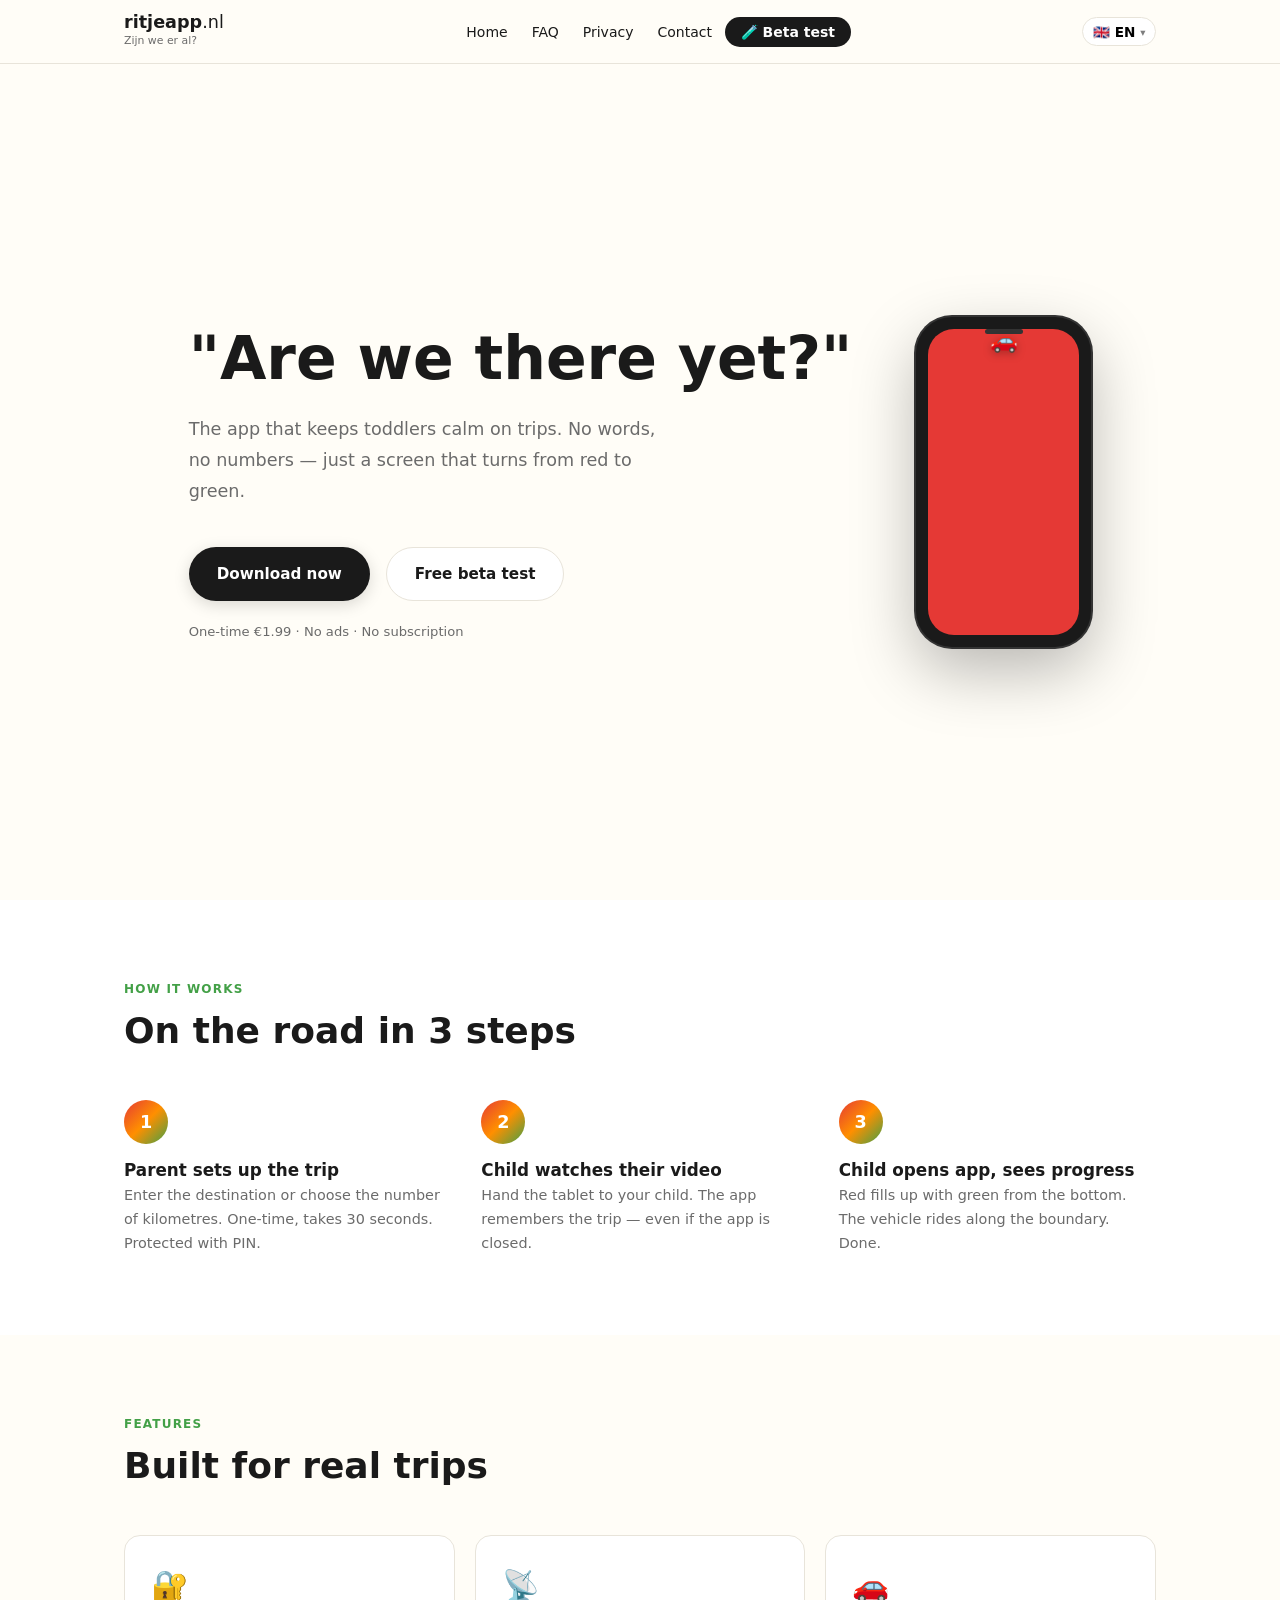
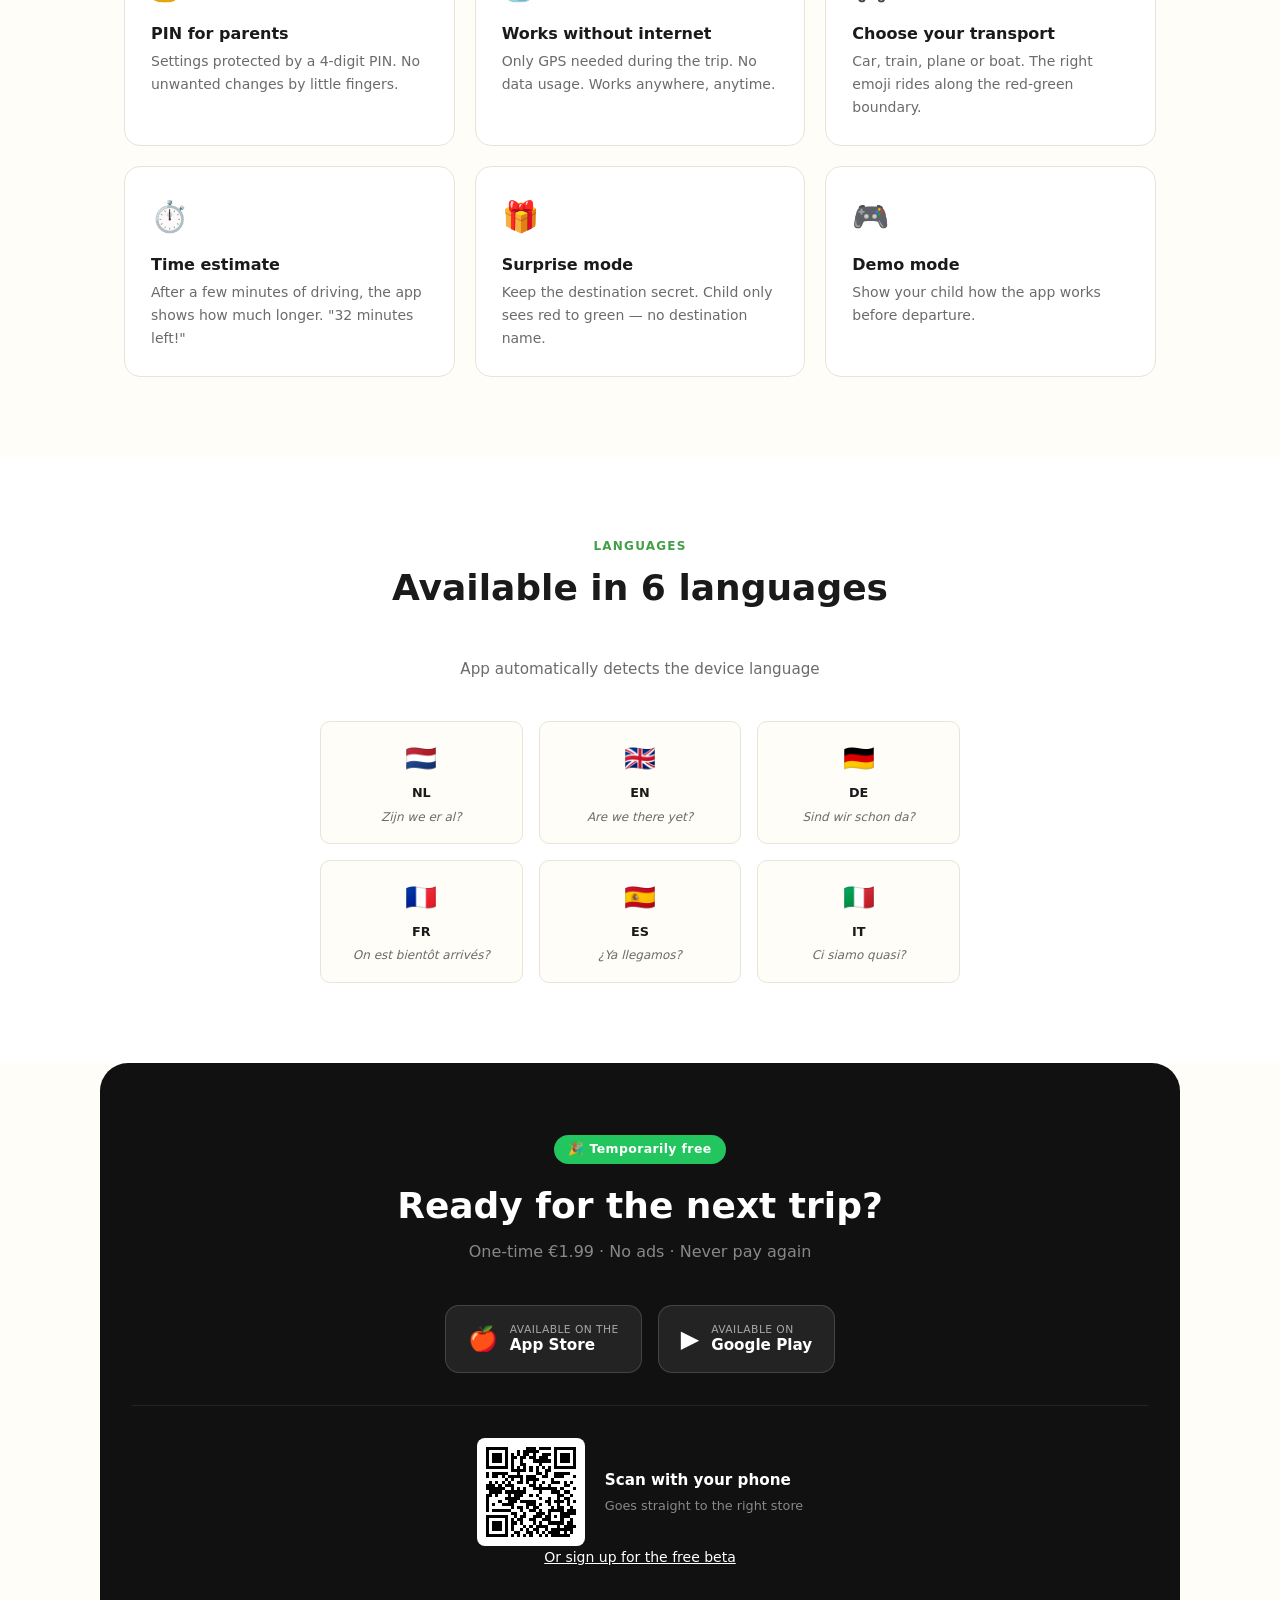
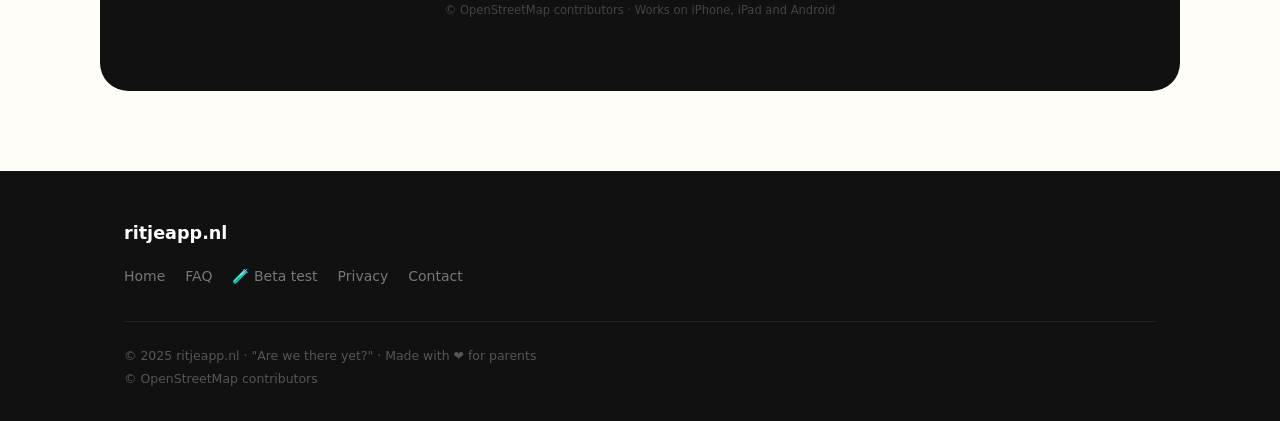
==== commit f1e8ec83: "Add QR code, free badge, and fix App Store labels - Add /download redirect page: detects iOS/Android" ====
--- a/index.html
+++ b/index.html
@@ -10,15 +10,24 @@
   <meta property="og:description" content='Het scherm kleurt van rood naar groen naarmate de bestemming dichterbij komt. Eenmalig €1,99.' />
   <meta property="og:url" content="https://www.ritjeapp.nl/" />
   <meta property="og:type" content="website" />
+  <meta property="og:image" content="https://www.ritjeapp.nl/social.png" />
+  <meta name="twitter:card" content="summary_large_image" />
+  <meta name="twitter:title" content='"Zijn we er al?" — De reisapp voor peuters' />
+  <meta name="twitter:description" content='Het scherm kleurt van rood naar groen naarmate de bestemming dichterbij komt. Eenmalig €1,99.' />
+  <meta name="twitter:image" content="https://www.ritjeapp.nl/social.png" />
+  <link rel="icon" type="image/svg+xml" href="favicon.svg" />
+  <link rel="icon" type="image/png" href="favicon.png" />
+  <link rel="apple-touch-icon" href="favicon.png" />
   <link rel="stylesheet" href="styles.css" />
   <script type="application/ld+json">
   {"@context":"https://schema.org","@graph":[
-    {"@type":"MobileApplication","name":"Zijn we er al?","description":"De reisapp voor peuters.","offers":{"@type":"Offer","price":"1.99","priceCurrency":"EUR"},"availableLanguage":["nl","en","de","fr","es","it"],"operatingSystem":"iOS, Android","applicationCategory":"TravelApplication"},
-    {"@type":"WebSite","name":"ritjeapp.nl","url":"https://www.ritjeapp.nl"}
+    {"@type":"MobileApplication","name":"Zijn we er al?","alternateName":["Are we there yet?","Sind wir schon da?","On est bientôt arrivés?","¿Ya llegamos?","Ci siamo quasi?"],"description":"De reisapp voor peuters. Het scherm kleurt van rood naar groen naarmate de bestemming dichterbij komt.","offers":{"@type":"Offer","price":"1.99","priceCurrency":"EUR","availability":"https://schema.org/InStock"},"availableLanguage":["nl","en","de","fr","es","it"],"operatingSystem":"iOS, Android","applicationCategory":"TravelApplication","featureList":["Pincode beveiliging","Werkt offline / GPS only","Kies vervoersmiddel","Tijdsinschatting","Verrassing modus","Demo modus"]},
+    {"@type":"WebSite","name":"ritjeapp.nl","url":"https://www.ritjeapp.nl"},
+    {"@type":"Organization","name":"ritjeapp.nl","url":"https://www.ritjeapp.nl","contactPoint":{"@type":"ContactPoint","email":"info@ritjeapp.nl","contactType":"customer support"}}
   ]}
   </script>
 </head>
-<body>
+<body data-page="home">
 
 <nav>
   <div class="nav-inner">
@@ -117,17 +126,27 @@
 
 <div class="download-outer" id="download">
   <div class="download-section">
+    <p class="free-badge" data-i18n="dl.free">🎉 Nu tijdelijk gratis</p>
     <h2 data-i18n="dl.title">Klaar voor de volgende rit?</h2>
     <p class="download-subtitle" data-i18n="dl.subtitle">Eenmalig €1,99 · Geen advertenties · Nooit meer betalen</p>
     <div class="store-buttons">
-      <a href="#" class="store-btn">
+      <a href="https://apps.apple.com/us/app/zijn-we-er-al/id6768521527" class="store-btn" target="_blank" rel="noopener">
         <span class="store-icon">🍎</span>
-        <span class="store-text"><span class="store-label" data-i18n="dl.apple.label">Binnenkort op de</span><span class="store-name" data-i18n="dl.apple.name">App Store</span></span>
+        <span class="store-text"><span class="store-label" data-i18n="dl.apple.label">Beschikbaar in de</span><span class="store-name" data-i18n="dl.apple.name">App Store</span></span>
       </a>
       <a href="https://play.google.com/store/apps/details?id=com.zijnweereal.app" class="store-btn" target="_blank" rel="noopener">
         <span class="store-icon">▶️</span>
         <span class="store-text"><span class="store-label" data-i18n="dl.play.label">Beschikbaar op</span><span class="store-name" data-i18n="dl.play.name">Google Play</span></span>
       </a>
+    </div>
+    <div class="qr-section">
+      <div class="qr-wrap">
+        <svg xmlns="http://www.w3.org/2000/svg" width="200" height="200" viewBox="0 0 31 31" shape-rendering="crispEdges"><path fill="#ffffff" d="M0 0h31v31H0z"/><path stroke="#000000" d="M1 1.5h7m6 0h3m1 0h4m1 0h7M1 2.5h1m5 0h1m3 0h1m1 0h5m5 0h1m5 0h1M1 3.5h1m1 0h3m1 0h1m1 0h1m1 0h1m1 0h2m1 0h1m2 0h3m1 0h1m1 0h3m1 0h1M1 4.5h1m1 0h3m1 0h1m1 0h2m1 0h2m1 0h2m1 0h3m2 0h1m1 0h3m1 0h1M1 5.5h1m1 0h3m1 0h1m1 0h1m2 0h1m3 0h6m1 0h1m1 0h3m1 0h1M1 6.5h1m5 0h1m1 0h1m2 0h2m4 0h1m4 0h1m5 0h1M1 7.5h7m1 0h1m1 0h1m1 0h1m1 0h1m1 0h1m1 0h1m1 0h1m1 0h7M9 8.5h5m1 0h1m1 0h1m2 0h2M1 9.5h1m1 0h5m3 0h1m5 0h2m1 0h1m2 0h5M1 10.5h1m1 0h2m1 0h1m1 0h5m1 0h3m2 0h2m2 0h3m3 0h1M7 11.5h1m1 0h1m2 0h1m1 0h4m4 0h1M2 12.5h1m1 0h1m1 0h1m1 0h1m2 0h2m1 0h1m1 0h1m2 0h1m2 0h3m1 0h1m1 0h1M1 13.5h3m1 0h1m1 0h3m5 0h2m1 0h1m2 0h1m4 0h2M1 14.5h6m2 0h1m1 0h1m1 0h1m2 0h8m1 0h1m3 0h1M2 15.5h4m1 0h7m4 0h1m3 0h3m1 0h2M1 16.5h2m1 0h1m3 0h1m1 0h3m2 0h1m1 0h1m6 0h2m2 0h1M1 17.5h1m5 0h5m6 0h1m2 0h1m2 0h1m1 0h2M1 18.5h1m3 0h1m2 0h3m1 0h5m3 0h2m1 0h3m1 0h1m1 0h1M1 19.5h1m1 0h1m2 0h4m4 0h3m1 0h1m2 0h1m2 0h1m2 0h1M1 20.5h1m7 0h1m1 0h2m1 0h1m1 0h2m4 0h1m1 0h2m2 0h1M1 21.5h1m1 0h6m3 0h1m2 0h2m1 0h1m2 0h5m1 0h3M9 22.5h2m2 0h1m3 0h3m1 0h1m3 0h5M1 23.5h7m2 0h1m1 0h2m2 0h3m1 0h2m1 0h1m1 0h3M1 24.5h1m5 0h1m1 0h1m1 0h2m2 0h2m2 0h3m3 0h1m2 0h1M1 25.5h1m1 0h3m1 0h1m1 0h2m1 0h1m3 0h1m1 0h1m2 0h5m1 0h2M1 26.5h1m1 0h3m1 0h1m1 0h1m3 0h1m1 0h1m1 0h4m3 0h1m1 0h4M1 27.5h1m1 0h3m1 0h1m1 0h1m2 0h1m1 0h1m1 0h2m2 0h1m1 0h7M1 28.5h1m5 0h1m2 0h2m2 0h2m1 0h1m1 0h1m1 0h4m1 0h1m1 0h1M1 29.5h7m1 0h1m1 0h1m1 0h1m1 0h1m2 0h1m1 0h1m1 0h6"/></svg>
+      </div>
+      <div class="qr-text">
+        <p class="qr-title" data-i18n="dl.qr.title">Scan met je telefoon</p>
+        <p class="qr-sub" data-i18n="dl.qr.sub">Gaat direct naar de juiste store</p>
+      </div>
     </div>
     <p class="download-beta"><a href="beta.html" data-i18n="dl.beta">Of meld je aan voor de gratis beta</a></p>
     <p class="download-small" data-i18n="dl.small">© OpenStreetMap contributors · Werkt op iPhone, iPad en Android</p>
--- a/styles.css
+++ b/styles.css
@@ -253,6 +253,13 @@
 .store-btn .store-label { font-size: 0.67rem; opacity: 0.6; text-transform: uppercase; letter-spacing: 0.04em; }
 .store-btn .store-name { font-size: 0.95rem; font-weight: 700; }
 
+.free-badge { display: inline-block; background: #22c55e; color: #fff; font-size: 0.78rem; font-weight: 700; padding: 0.3rem 0.9rem; border-radius: 99px; margin-bottom: 1.25rem; letter-spacing: 0.03em; }
+.qr-section { display: flex; align-items: center; gap: 1.25rem; justify-content: center; margin-top: 2rem; padding-top: 2rem; border-top: 1px solid rgba(255,255,255,0.08); }
+.qr-wrap svg { display: block; width: 96px; height: 96px; border-radius: 8px; background: #fff; padding: 6px; box-sizing: content-box; }
+.qr-text { text-align: left; }
+.qr-title { color: var(--white); font-weight: 600; font-size: 0.95rem; margin: 0 0 0.25rem; }
+.qr-sub { color: #888; font-size: 0.8rem; margin: 0; }
+@media (max-width: 540px) { .qr-section { display: none; } }
 .download-beta { font-size: 0.875rem; color: #888; margin-bottom: 2rem; }
 .download-beta a { color: var(--white); text-decoration: underline; }
 .download-small { font-size: 0.72rem; color: #444; }
@@ -447,3 +454,18 @@
 }
 .contact-email-btn:hover { opacity: 0.88; text-decoration: none; color: var(--white); }
 .contact-response { font-size: 0.82rem; color: var(--text-light); }
+
+.contact-success-state {
+  display: none;
+  text-align: center;
+  padding: 2rem 0 1rem;
+  animation: fadeUp 0.4s ease;
+}
+.contact-success-state .success-icon { font-size: 3rem; display: block; margin-bottom: 1rem; }
+.contact-success-state h2 { margin-bottom: 0.5rem; }
+.contact-success-state p { color: var(--text-light); font-size: 0.95rem; }
+
+@keyframes fadeUp {
+  from { opacity: 0; transform: translateY(12px); }
+  to   { opacity: 1; transform: translateY(0); }
+}
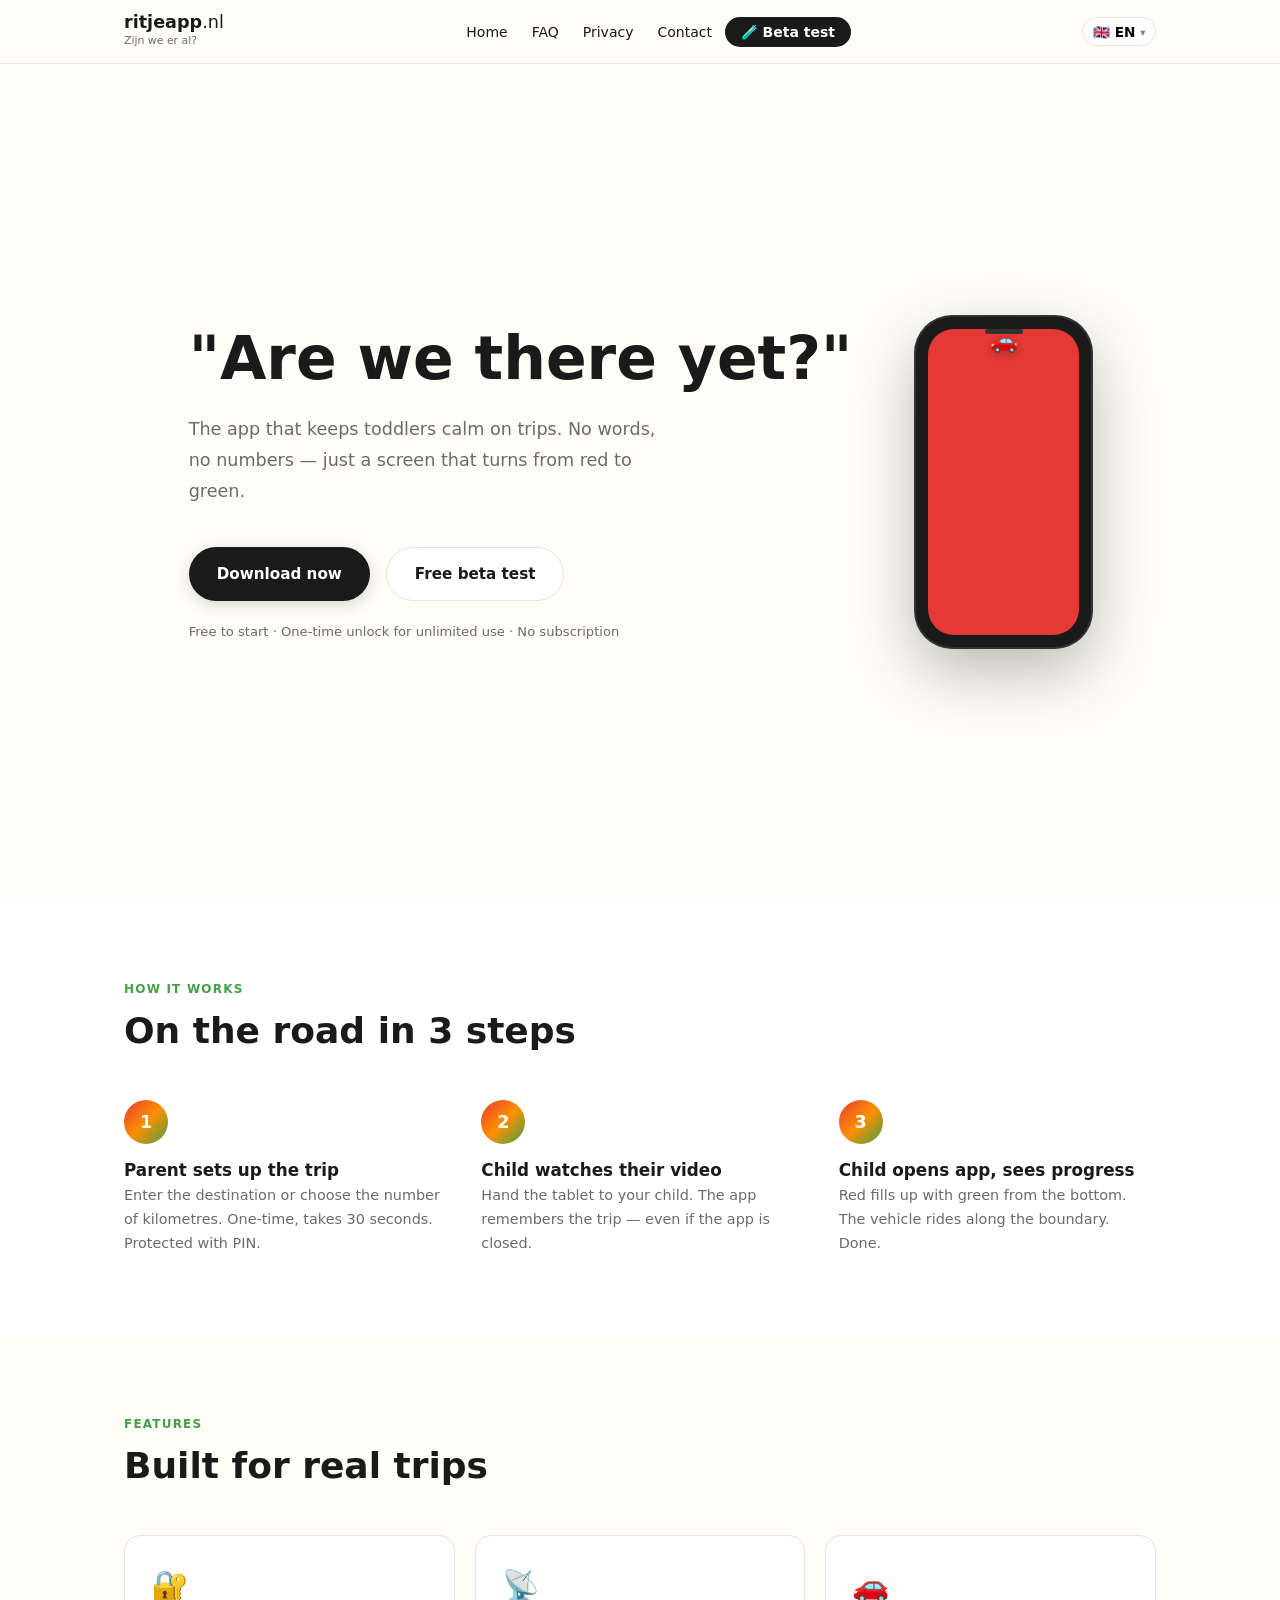
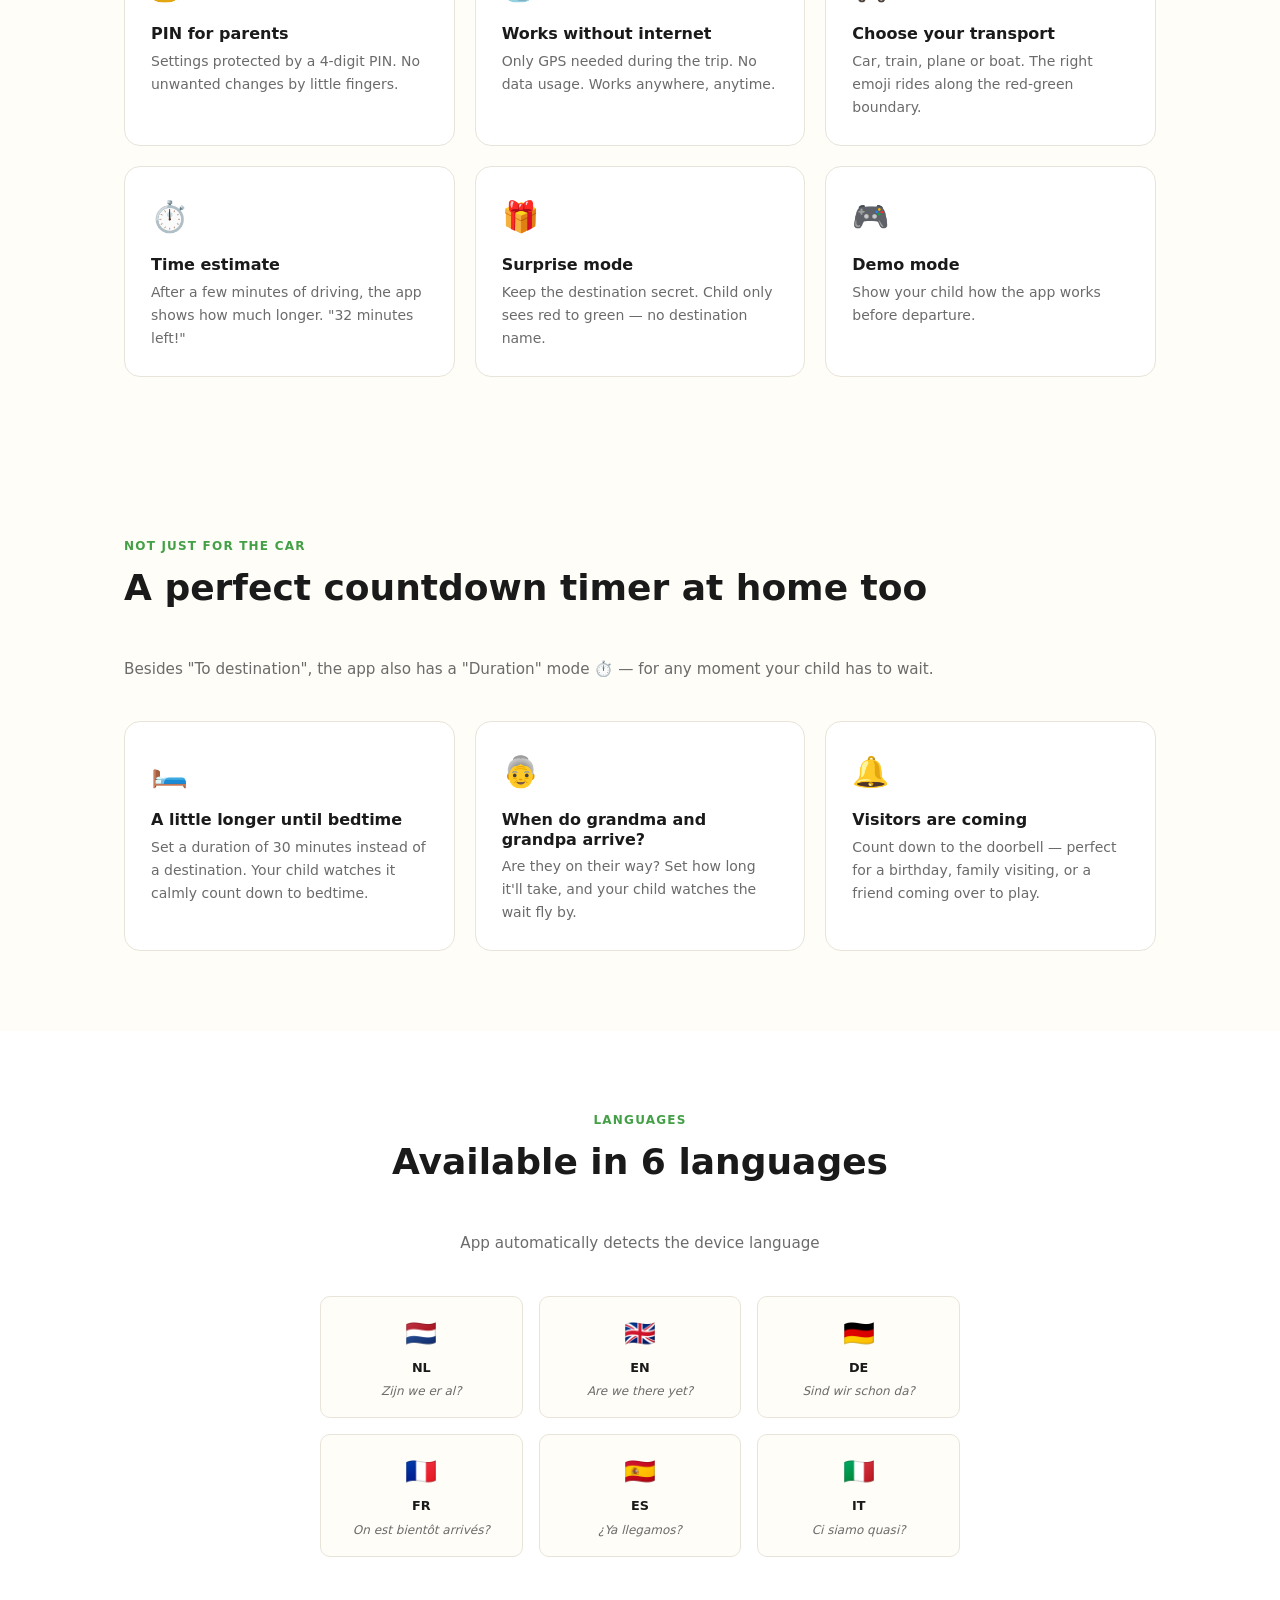
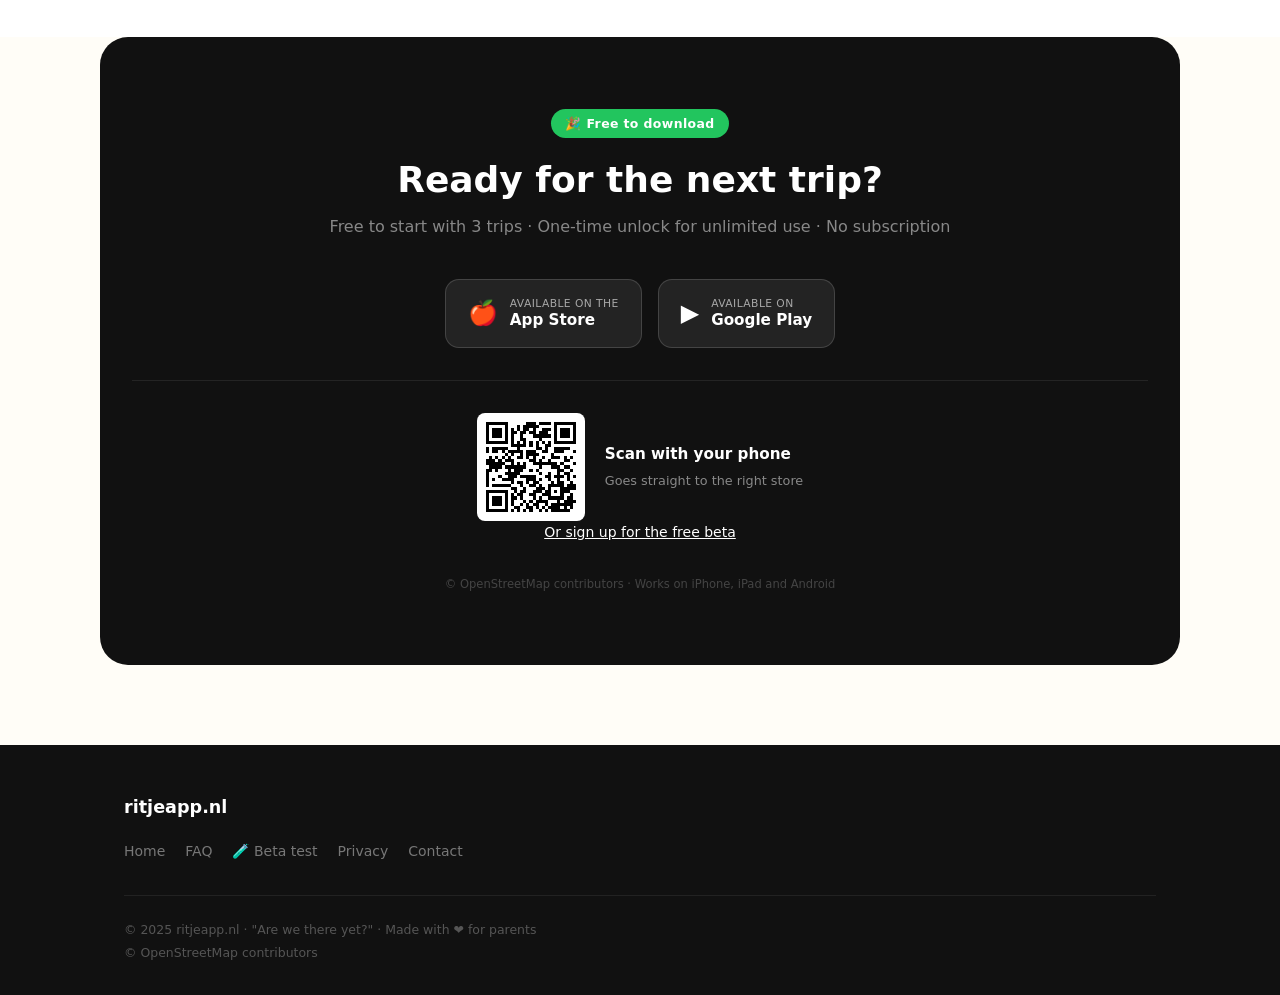
==== commit 483483b3: "Update pricing copy for freemium model, add non-car use cases section Site still described the old o" ====
--- a/index.html
+++ b/index.html
@@ -4,16 +4,16 @@
   <meta charset="UTF-8" />
   <meta name="viewport" content="width=device-width, initial-scale=1.0" />
   <title>"Zijn we er al?" — De reisapp voor peuters | ritjeapp.nl</title>
-  <meta name="description" content='"Zijn we er al?" is een app voor peuters in de auto. Het scherm kleurt van rood naar groen naarmate de bestemming dichterbij komt. Eenmalig €1,99.' />
+  <meta name="description" content='"Zijn we er al?" is een gratis app voor peuters in de auto. Het scherm kleurt van rood naar groen naarmate de bestemming dichterbij komt.' />
   <link rel="canonical" href="https://www.ritjeapp.nl/" />
   <meta property="og:title" content='"Zijn we er al?" — De reisapp voor peuters' />
-  <meta property="og:description" content='Het scherm kleurt van rood naar groen naarmate de bestemming dichterbij komt. Eenmalig €1,99.' />
+  <meta property="og:description" content='Het scherm kleurt van rood naar groen naarmate de bestemming dichterbij komt. Gratis te downloaden.' />
   <meta property="og:url" content="https://www.ritjeapp.nl/" />
   <meta property="og:type" content="website" />
   <meta property="og:image" content="https://www.ritjeapp.nl/social.png" />
   <meta name="twitter:card" content="summary_large_image" />
   <meta name="twitter:title" content='"Zijn we er al?" — De reisapp voor peuters' />
-  <meta name="twitter:description" content='Het scherm kleurt van rood naar groen naarmate de bestemming dichterbij komt. Eenmalig €1,99.' />
+  <meta name="twitter:description" content='Het scherm kleurt van rood naar groen naarmate de bestemming dichterbij komt. Gratis te downloaden.' />
   <meta name="twitter:image" content="https://www.ritjeapp.nl/social.png" />
   <link rel="icon" type="image/svg+xml" href="favicon.svg" />
   <link rel="icon" type="image/png" href="favicon.png" />
@@ -21,7 +21,7 @@
   <link rel="stylesheet" href="styles.css" />
   <script type="application/ld+json">
   {"@context":"https://schema.org","@graph":[
-    {"@type":"MobileApplication","name":"Zijn we er al?","alternateName":["Are we there yet?","Sind wir schon da?","On est bientôt arrivés?","¿Ya llegamos?","Ci siamo quasi?"],"description":"De reisapp voor peuters. Het scherm kleurt van rood naar groen naarmate de bestemming dichterbij komt.","offers":{"@type":"Offer","price":"1.99","priceCurrency":"EUR","availability":"https://schema.org/InStock"},"availableLanguage":["nl","en","de","fr","es","it"],"operatingSystem":"iOS, Android","applicationCategory":"TravelApplication","featureList":["Pincode beveiliging","Werkt offline / GPS only","Kies vervoersmiddel","Tijdsinschatting","Verrassing modus","Demo modus"]},
+    {"@type":"MobileApplication","name":"Zijn we er al?","alternateName":["Are we there yet?","Sind wir schon da?","On est bientôt arrivés?","¿Ya llegamos?","Ci siamo quasi?"],"description":"De reisapp voor peuters. Het scherm kleurt van rood naar groen naarmate de bestemming dichterbij komt.","offers":{"@type":"Offer","price":"0","priceCurrency":"EUR","availability":"https://schema.org/InStock"},"availableLanguage":["nl","en","de","fr","es","it"],"operatingSystem":"iOS, Android","applicationCategory":"TravelApplication","featureList":["Pincode beveiliging","Werkt offline / GPS only","Kies vervoersmiddel","Tijdsduur-modus voor elk wachtmoment","Tijdsinschatting","Verrassing modus","Demo modus"]},
     {"@type":"WebSite","name":"ritjeapp.nl","url":"https://www.ritjeapp.nl"},
     {"@type":"Organization","name":"ritjeapp.nl","url":"https://www.ritjeapp.nl","contactPoint":{"@type":"ContactPoint","email":"info@ritjeapp.nl","contactType":"customer support"}}
   ]}
@@ -67,7 +67,7 @@
           <a href="#download" class="btn-primary" data-i18n="hero.btn.download">Download nu</a>
           <a href="beta.html" class="btn-secondary" data-i18n="hero.btn.beta">Gratis beta testen</a>
         </div>
-        <p class="hero-meta" data-i18n="hero.meta">Eenmalig €1,99 · Geen advertenties · Geen abonnement</p>
+        <p class="hero-meta" data-i18n="hero.meta">Gratis starten · Eenmalig ontgrendelen voor onbeperkt gebruik · Geen abonnement</p>
       </div>
       <div class="phone-wrap">
         <div class="phone">
@@ -108,6 +108,19 @@
   </div>
 </section>
 
+<section class="features-section usecases-section">
+  <div class="container">
+    <p class="section-label" data-i18n="usecases.label">Niet alleen voor de auto</p>
+    <h2 class="section-title" data-i18n="usecases.title">Ook een perfecte teller voor thuis</h2>
+    <p class="lang-subtitle" data-i18n="usecases.subtitle">Naast "Naar bestemming" heeft de app ook een "Tijdsduur"-modus ⏱️ — voor elk moment dat je kind moet wachten.</p>
+    <div class="features-grid">
+      <div class="feature-card"><span class="feature-icon">🛏️</span><h3 data-i18n="uc1.title">Nog even wachten tot bedtijd</h3><p data-i18n="uc1.text">Zet een tijdsduur van 30 minuten in plaats van een bestemming. Je kind ziet rustig aftellen tot het bedtijd is.</p></div>
+      <div class="feature-card"><span class="feature-icon">👵</span><h3 data-i18n="uc2.title">Wanneer komen opa en oma?</h3><p data-i18n="uc2.text">Zijn ze onderweg? Stel in hoe lang het nog duurt, en je kind ziet het wachten voorbijgaan.</p></div>
+      <div class="feature-card"><span class="feature-icon">🔔</span><h3 data-i18n="uc3.title">Er komt bezoek</h3><p data-i18n="uc3.text">Tel af tot de bel gaat — ideaal bij een verjaardag, familie op bezoek of een vriendje dat komt spelen.</p></div>
+    </div>
+  </div>
+</section>
+
 <section class="languages-section">
   <div class="container">
     <p class="section-label" data-i18n="lang.label">Talen</p>
@@ -126,9 +139,9 @@
 
 <div class="download-outer" id="download">
   <div class="download-section">
-    <p class="free-badge" data-i18n="dl.free">🎉 Nu tijdelijk gratis</p>
+    <p class="free-badge" data-i18n="dl.free">🎉 Gratis te downloaden</p>
     <h2 data-i18n="dl.title">Klaar voor de volgende rit?</h2>
-    <p class="download-subtitle" data-i18n="dl.subtitle">Eenmalig €1,99 · Geen advertenties · Nooit meer betalen</p>
+    <p class="download-subtitle" data-i18n="dl.subtitle">Gratis starten met 3 ritten · Eenmalig ontgrendelen voor onbeperkt gebruik · Geen abonnement</p>
     <div class="store-buttons">
       <a href="https://apps.apple.com/us/app/zijn-we-er-al/id6768521527" class="store-btn" target="_blank" rel="noopener">
         <span class="store-icon">🍎</span>
